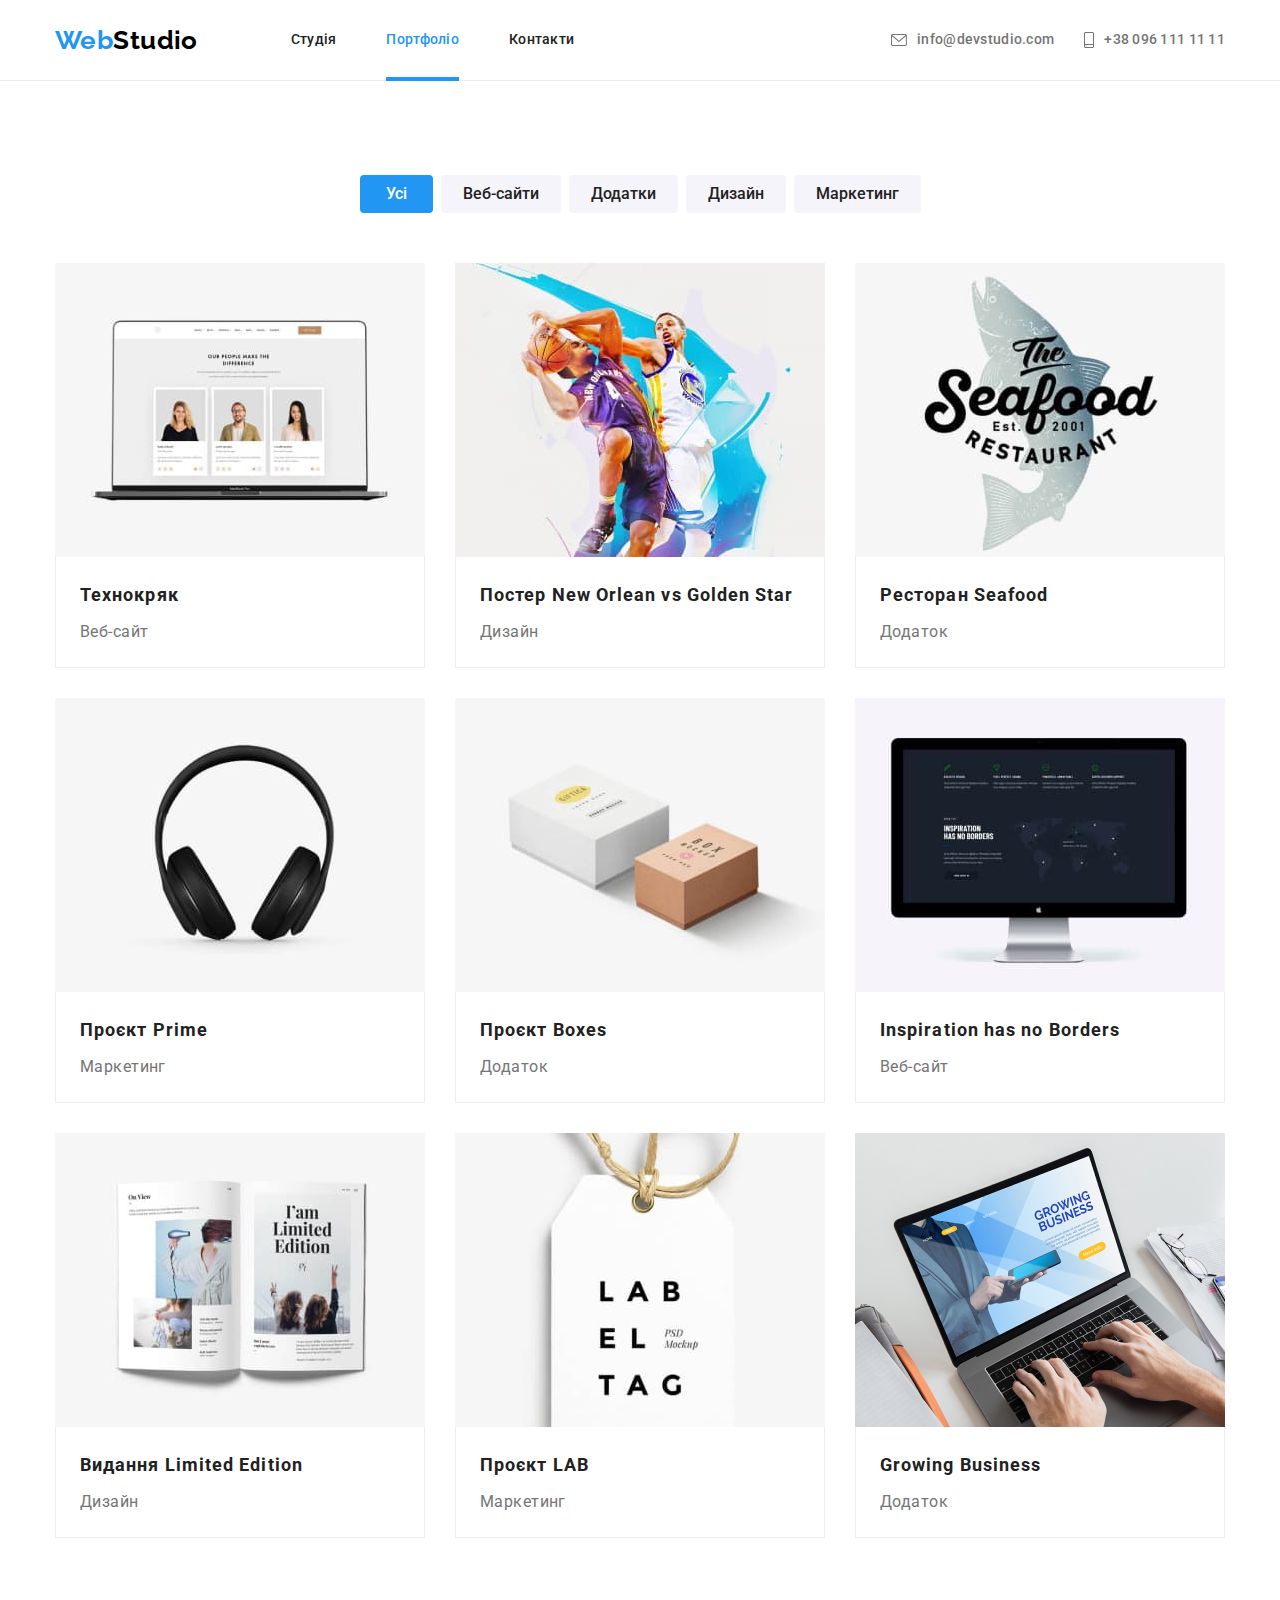
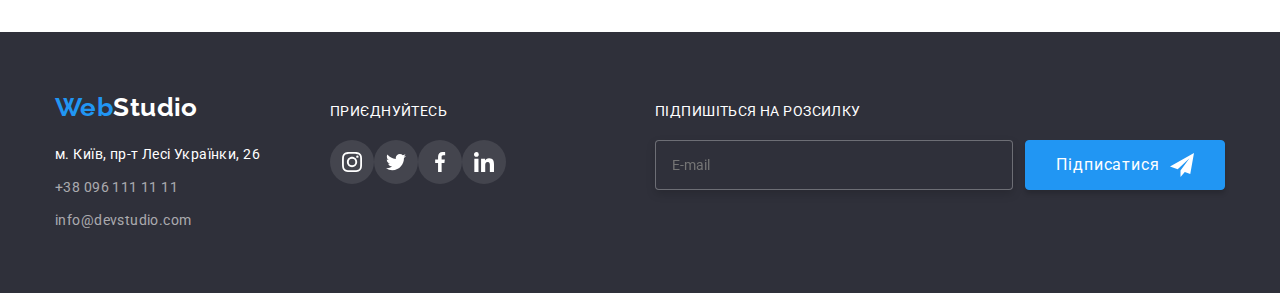
==== portfolio.html @ d83caaf0 "Перенесення Модуля 7" ====
<!DOCTYPE html>
<html lang="uk">
  <head>
    <meta charset="UTF-8" />
    <meta http-equiv="X-UA-Compatible" content="IE=edge" />
    <meta name="viewport" content="width=device-width, initial-scale=1.0" />
    <title>Document</title>
    <link rel="preconnect" href="https://fonts.googleapis.com" />
    <link rel="preconnect" href="https://fonts.gstatic.com" crossorigin />
    <link
      href="https://fonts.googleapis.com/css2?family=Raleway:wght@700&family=Roboto:wght@400;500;700;900&display=swap"
      rel="stylesheet"
    />
    <link
      rel="stylesheet"
      href="https://cdnjs.cloudflare.com/ajax/libs/modern-normalize/1.0.0/modern-normalize.min.css"
    />
    <link rel="stylesheet" href="./css/main.min.css">
    <!--<link rel="stylesheet" href="./css/styles.css" />-->
  </head>

  <body>
    <!--Шапка-->
    <header class="site-header">
      <div class="container main-nav">
        <nav class="main-nav">
          <a lang="en" href="./index.html" class="logo">
            <span class="logo--accent">Web</span>Studio
          </a>
          <ul class="main-nav__list">
            <li class="main-nav__item"><a href="./index.html" class="main-nav__link">Студія</a></li>
            <li class="main-nav__item"><a href="" class="main-nav__link main-nav__link--current">Портфоліо</a></li>
            <li class="main-nav__item"><a href="" class="main-nav__link">Контакти</a></li>
          </ul>
        </nav>
        <ul class="contacts-list">
          <li class="contacts-list__item">
            <a href="mailto:info@devstudio.com" class="contacts-list__link"><svg class="contacts-list__icon" width="16"
                height="12">
                <use href="./images/icons.svg#icon-envelope"></use>
              </svg>info@devstudio.com</a>
          </li>
          <li class="contacts-list__item">
            <a href="tel:+380961111111" class="contacts-list__link">
              <svg class="contacts-list__icon" width="10" height="16">
                <use href="./images/icons.svg#icon-smartphone "></use>
              </svg>+38 096 111 11 11</a>
          </li>
        </ul>
      </div>
    </header>
    <main>
      <!--Наші проекти-->
      <section class="works section">
        <div class="container">
          <h1 class="visually-hidden">Наші проекти</h1>
          <!--Кнопки з посиланнями-->
          <ul class="button-projects">
            <li class="button-one"><button type="button" class="button second">Усі</button></li>
            <li class="button-one"><button type="button" class="button">Веб-сайти</button></li>
            <li class="button-one"><button type="button" class="button">Додатки</button></li>
            <li class="button-one"><button type="button" class="button">Дизайн</button></li>
            <li class="button-one"><button type="button" class="button">Маркетинг</button></li>
          </ul>
          <!--Перелік проектів-->
          <ul class="project-card">
            <li class="block">
              <a href="" class="block-link">
                <div class="card-set">
                  <img
                    src="./images/tehnokryak.jpg"
                    alt="Фото веб-сайту Технокряк"
                    width="370"
                    class="card-image"
                  />
                  <div class="set">
                    <p class="set-description">
                      Ресурс пропонує комплексні пропозиції з різним рівнем функціоналу та сервісів.
                      Все це дозволить відвідувачу отримати вичерпні відомості про компанію чи
                      приватну особу.
                    </p>
                  </div>
                </div>
                <div class="info-block">
                  <h2 class="info-title">Технокряк</h2>
                  <p class="info-description">Веб-сайт</p>
                </div>
              </a>
            </li>
            <li class="block">
              <a href="" class="block-link">
                <div class="card-set">
                  <img
                    src="./images/poster-new-orlean.jpg"
                    alt="Фото дизайну постеру New Orlean vs Golden Star"
                    width="370"
                    class="card-image"
                  />
                  <div class="set">
                    <p class="set-description">
                      Ресурс пропонує комплексні пропозиції з різним рівнем функціоналу та сервісів.
                      Все це дозволить відвідувачу отримати вичерпні відомості про компанію чи
                      приватну особу.
                    </p>
                  </div>
                </div>
                <div class="info-block">
                  <h2 class="info-title">
                    Постер <span lang="en">New Orlean vs Golden Star</span>
                  </h2>
                  <p class="info-description">Дизайн</p>
                </div>
              </a>
            </li>
            <li class="block">
              <a href="" class="block-link">
                <div class="card-set">
                  <img
                    src="./images/restorant-seafood.jpg"
                    alt="Фото додатку для Ресторану Seafood"
                    width="370"
                    class="card-image"
                  />
                  <div class="set">
                    <p class="set-description">
                      Ресурс пропонує комплексні пропозиції з різним рівнем функціоналу та сервісів.
                      Все це дозволить відвідувачу отримати вичерпні відомості про компанію чи
                      приватну особу.
                    </p>
                  </div>
                </div>
                <div class="info-block">
                  <h2 class="info-title">Ресторан <span lang="en">Seafood</span></h2>
                  <p class="info-description">Додаток</p>
                </div>
              </a>
            </li>
            <li class="block">
              <a href="" class="block-link">
                <div class="card-set">
                  <img
                    src="./images/project-prime.jpg"
                    alt="Фото маркетингового проєкту Prime"
                    width="370"
                    class="card-image"
                  />
                  <div class="set">
                    <p class="set-description">
                      Ресурс пропонує комплексні пропозиції з різним рівнем функціоналу та сервісів.
                      Все це дозволить відвідувачу отримати вичерпні відомості про компанію чи
                      приватну особу.
                    </p>
                  </div>
                </div>
                <div class="info-block">
                  <h2 class="info-title">Проєкт <span lang="en">Prime</span></h2>
                  <p class="info-description">Маркетинг</p>
                </div>
              </a>
            </li>
            <li class="block">
              <a href="" class="block-link">
                <div class="card-set">
                  <img
                    src="./images/project-boxes.jpg"
                    alt="Фото додатку проєкту Boxes"
                    width="370"
                    class="card-image"
                  />
                  <div class="set">
                    <p class="set-description">
                      Ресурс пропонує комплексні пропозиції з різним рівнем функціоналу та сервісів.
                      Все це дозволить відвідувачу отримати вичерпні відомості про компанію чи
                      приватну особу.
                    </p>
                  </div>
                </div>
                <div class="info-block">
                  <h2 class="info-title">Проєкт <span lang="en">Boxes</span></h2>
                  <p class="info-description">Додаток</p>
                </div>
              </a>
            </li>
            <li class="block">
              <a href="" class="block-link">
                <div class="card-set">
                  <img
                    src="./images/inspiration-has-no-borders.jpg"
                    alt="Фото веб-сайту Inspiration has no Borders"
                    width="370"
                    class="card-image"
                  />
                  <div class="set">
                    <p class="set-description">
                      Ресурс пропонує комплексні пропозиції з різним рівнем функціоналу та сервісів.
                      Все це дозволить відвідувачу отримати вичерпні відомості про компанію чи
                      приватну особу.
                    </p>
                  </div>
                </div>
                <div class="info-block">
                  <h2 class="info-title" lang="en">Inspiration has no Borders</h2>
                  <p class="info-description">Веб-сайт</p>
                </div>
              </a>
            </li>
            <li class="block">
              <a href="" class="block-link">
                <div class="card-set">
                  <img
                    src="./images/limited-edition.jpg"
                    alt="Фото дизайну видання Limited Edition"
                    width="370"
                    class="card-image"
                  />
                  <div class="set">
                    <p class="set-description">
                      Ресурс пропонує комплексні пропозиції з різним рівнем функціоналу та сервісів.
                      Все це дозволить відвідувачу отримати вичерпні відомості про компанію чи
                      приватну особу.
                    </p>
                  </div>
                </div>
                <div class="info-block">
                  <h2 class="info-title">Видання <span lang="en">Limited Edition</span></h2>
                  <p class="info-description">Дизайн</p>
                </div>
              </a>
            </li>
            <li class="block">
              <a href="" class="block-link">
                <div class="card-set">
                  <img
                    src="./images/project-lab.jpg"
                    alt="Фото маркетингового проєкту LAB"
                    width="370"
                    class="card-image"
                  />
                  <div class="set">
                    <p class="set-description">
                      Ресурс пропонує комплексні пропозиції з різним рівнем функціоналу та сервісів.
                      Все це дозволить відвідувачу отримати вичерпні відомості про компанію чи
                      приватну особу.
                    </p>
                  </div>
                </div>
                <div class="info-block">
                  <h2 class="info-title">Проєкт <span lang="en">LAB</span></h2>
                  <p class="info-description">Маркетинг</p>
                </div>
              </a>
            </li>
            <li class="block">
              <a href="" class="block-link">
                <div class="card-set">
                  <img
                    src="./images/growing-business.jpg"
                    alt="Фото додатку проєкту Growing Business"
                    width="370"
                    class="card-image"
                  />
                  <div class="set">
                    <p class="set-description">
                      Ресурс пропонує комплексні пропозиції з різним рівнем функціоналу та сервісів.
                      Все це дозволить відвідувачу отримати вичерпні відомості про компанію чи
                      приватну особу.
                    </p>
                  </div>
                </div>
                <div class="info-block">
                  <h2 class="info-title" lang="en">Growing Business</h2>
                  <p class="info-description">Додаток</p>
                </div>
              </a>
            </li>
          </ul>
        </div>
      </section>
    </main>
    <!--Футер-->
    <footer class="footer">
      <div class="footer-site container">
        <div class="navigation">
          <a lang="en" href="./index.html" class="footer-logo">
            <span class="logo--accent">Web</span>Studio
          </a>
          <address>
            <ul class="contact">
              <li class="contacts-item">
                <a href="https://goo.gl/maps/BBBDbE12WqsnVFgC6" target="_blank" rel="noopener noreferrer nofollow"
                  class="location second">м. Київ, пр-т Лесі Українки, 26</a>
              </li>
              <li class="contacts-item">
                <a href="tel:+380961111111" class="phone second">+38 096 111 11 11</a>
              </li>
              <li class="contacts-item">
                <a href="mailto:info@devstudio.com" class="e-mail second">info@devstudio.com</a>
              </li>
            </ul>
          </address>
        </div>
        <div class="site-footer__social-links">
          <p class="site-footer__heading">Приєднуйтесь</p>
          <ul class="site-footer__social-list social-links">
            <li class="social-links__item">
              <a href="" class="site-footer__social-link social-links__link">
                <svg class="social-links__icon" height="20" width="20">
                  <use href="./images/icons.svg#icon-instagram"></use>
                </svg>
              </a>
            </li>
            <li class="social-links__item">
              <a href="" class="site-footer__social-link social-links__link">
                <svg class="social-links__icon" height="20" width="20">
                  <use href="./images/icons.svg#icon-twitter"></use>
                </svg>
              </a>
            </li>
            <li class="social-links__item">
              <a href="" class="site-footer__social-link social-links__link">
                <svg class="social-links__icon" height="20" width="20">
                  <use href="./images/icons.svg#icon-facebook"></use>
                </svg>
              </a>
            </li>
            <li class="social-links__item">
              <a href="" class="site-footer__social-link social-links__link">
                <svg class="social-links__icon" height="20" width="20">
                  <use href="./images/icons.svg#icon-linkedin"></use>
                </svg>
              </a>
            </li>
          </ul>
        </div>
        <div class="subscribe">
          <p class="subscribe__title">Підпишіться на розсилку</p>
          <form class="button-div">
            <input type="text" placeholder="E-mail" class="subscribe__input" />
            <button type="submit" class="subscribe__button">
              Підписатися
              <svg class="svg-send__icon-send" height="24" width="24">
                <use href="./images/sprite.svg#icon-send"></use>
              </svg>
            </button>
          </form>
        </div>
      </div>
    </footer>
    <script src="./js/modal.js"></script>
  </body>
</html>
---- css/main.min.css ----
body{color:#757575;background-color:#fff;font-family:Roboto,sans-serif;font-size:14px;letter-spacing:.03em}p,h1,h2,h3,h4,h5,h6{margin:0}ul{margin:0;padding:0;list-style:none}button{cursor:pointer;font-family:inherit}img{display:block}a{text-decoration:none;color:currentColor}.section{padding:94px 0px}.container{margin-left:auto;margin-right:auto;padding-left:15px;padding-right:15px;width:1200px}.site-header{border-bottom:1px solid #ececec}.contacts-list__icon{margin-right:10px;fill:currentColor}.contacts-list__item{padding-top:32px;padding-bottom:32px}.contacts-list__item:first-child{margin-right:30px}.logo{color:#000;font-family:Raleway,sans-serif;font-weight:700;font-size:26px;line-height:1.19}.logo--accent{color:#2196f3}.main-nav{display:flex;align-items:center}.main-nav__link{display:block;padding-top:32px;padding-bottom:32px;color:#212121;letter-spacing:.02em;font-weight:500;line-height:1.14;position:relative;transition-property:color;transition-duration:250ms;transition-timing-function:cubic-bezier(0.42, 0, 0.58, 1)}.main-nav__link:hover,.main-nav__link:focus{color:#2196f3}.main-nav__list{display:flex;margin-left:93px}.main-nav__item{margin-right:50px}.main-nav__item:last-child{margin-right:0px}.main-nav__link::after{content:" ";display:block;width:100%;height:4px;background-color:#2196f3;position:absolute;left:0;bottom:-1px;opacity:0}.main-nav__link--current{color:#2196f3}.main-nav__link--current::after{opacity:1}.contacts-list__link{color:#757575;letter-spacing:.02em;font-weight:500;line-height:1.14;display:flex;align-items:center;transition:color 250ms cubic-bezier(0.4, 0, 0.2, 1)}.contacts-list__link:hover,.contacts-list__link:focus{color:#2196f3}.contacts-list{display:flex;margin-left:auto}.hero{background-color:#2f303a;padding-top:200px;padding-bottom:200px;text-align:center;max-width:1600px;margin-left:auto;margin-right:auto;background-image:linear-gradient(to right, rgba(47, 48, 58, 0.4), rgba(47, 48, 58, 0.4)),url("../images/main-img.jpg");background-repeat:no-repeat;background-position:center;background-size:cover}.hero__title{color:#fff;letter-spacing:.06em;font-weight:900;font-size:44px;line-height:1.36;text-transform:uppercase}.backdrop{position:fixed;width:100%;height:100%;background-color:rgba(0,0,0,.2);top:0;left:0;opacity:1;transition:opacity 250ms cubic-bezier(0.42, 0, 0.58, 1)}.modal{position:absolute;top:50%;left:50%;min-width:528px;min-height:581px;background-color:#fff;transform:translate(-50%, -50%) scale(1);transition:transform 250ms cubic-bezier(0.42, 0, 0.58, 1);box-shadow:0px 1px 3px rgba(0,0,0,.12),0px 1px 1px rgba(0,0,0,.14),0px 2px 1px rgba(0,0,0,.2);border-radius:4px;z-index:5;transform:translate(-50%, -50%);padding:40px 39px 40px 41px}.backdrop.is-hidden{visibility:hidden;opacity:0;pointer-events:none}.backdrop.is-hidden .modal{transform:translate(-50%, -50%) scale(1.1)}.modal .button-close{position:absolute;top:8px;right:8px;width:30px;height:30px;padding:0;border:1px solid rgba(0,0,0,.1);background-color:#fff;border-radius:50%;display:flex;align-items:center;justify-content:center}.modal .button-close:hover,.modal .button-close:focus{fill:#2196f3}.wrap{width:100%;height:auto;fill:inherit}.form-title{font-weight:700;font-size:20px;line-height:1.15;text-align:center;letter-spacing:.03em;color:#212121;margin-bottom:12px}.form-label{font-size:12px;line-height:1.16;letter-spacing:.01em;color:#757575;display:block;text-align:left;margin-bottom:4px}.input-wrap{position:relative;margin-bottom:10px}.input-wrap:last-of-type{margin-bottom:20px}.modal-form .icon{position:absolute;top:50%;left:12px;transform:translateY(-50%);fill:#212121;transition:fill 250ms cubic-bezier(0.4, 0, 0.2, 1);pointer-events:none}.modal-input:focus+.icon{fill:#2196f3}.modal-input{width:100%;height:40px;border:1px solid rgba(33,33,33,.2);font-size:12px;line-height:1.16;letter-spacing:.01em;border-radius:4px;padding-left:42px;outline:rgba(0,0,0,0);transition:border-color 250ms cubic-bezier(0.4, 0, 0.2, 1)}.modal-input:focus{border-color:#2196f3}.order .input-wrap:not(:last-child){margin-bottom:10px}.button-send{display:inline-block;border-radius:4px;padding:10px 32px;min-width:200px;border:1px solid rgba(0,0,0,0);color:#fff;background-color:#2196f3;font-weight:700;font-size:16px;line-height:1.87;letter-spacing:.06em;box-shadow:0px 4px 4px rgba(0,0,0,.15)}.form__text{display:block;height:130px;resize:none;padding:12px 16px;color:rgba(117,117,117,.5)}.form__checkbox{position:absolute;width:100%;height:100%;top:0;left:0;opacity:0;z-index:7}.checkbox-wrap{position:absolute;width:100%;height:100%;top:0;left:0;border:2px solid #212121;border-radius:3px;transition:background-color 250ms cubic-bezier(0.4, 0, 0.2, 1)}.form__checkbox:checked~.checkbox-wrap{background-color:#2196f3}.checkbox__text{font-size:14px;line-height:1.71;letter-spacing:.03em;color:#757575}.checkbox__text-blue{color:#2196f3}.form-field-checkbox{display:flex;align-items:center;margin-bottom:30px;justify-content:center}.checkbox{appearance:none;display:block;width:16px;height:15px;margin-right:8px;border:2px solid #212121;border-radius:2px;background-size:0;transition:background-size 250ms cubic-bezier(0.4, 0, 0.2, 1),background-color 250ms cubic-bezier(0.4, 0, 0.2, 1),background-position 250ms cubic-bezier(0.4, 0, 0.2, 1),border 250ms cubic-bezier(0.4, 0, 0.2, 1)}.checkbox:checked{border-color:#2196f3;background-color:#2196f3;background-image:url(../images/icon-check.svg);background-size:16px 15px;background-position:center}.checkbox-text{font-size:14px;line-height:1.71;letter-spacing:.03em;color:#757575;user-select:none}.checkbox-link{text-decoration:underline;color:#2196f3}.section-title,.team__title,.benefits__subtitle{color:#212121}.section-title,.team__title,.benefits__title{font-weight:700;font-size:36px;line-height:1.17;text-align:center;margin-bottom:50px}.section-subtitle.second{font-weight:500;font-size:16px;line-height:1.19;text-align:center}.img-box{display:flex;justify-content:center}.img-box .image-first+.image-first{margin-left:30px}.image-first{position:relative}.img-label{display:inline-flex;justify-content:center;align-items:center;width:100%;height:70px;color:#fff;font-weight:bold;font-size:14px;line-height:1.14;text-align:center;text-transform:uppercase;background-color:rgba(47,48,58,.8);position:absolute;bottom:0;right:50%;transform:translate(50%)}.benefits__subtitle{font-size:14px;line-height:1.14;text-transform:uppercase;margin-bottom:10px}.section-subtitle.second{font-weight:500;font-size:16px;line-height:1.19;text-align:center}.benefits{padding-bottom:0px}.benefits__list{display:flex;gap:30px}.benefits__item{width:270px}.benefits__item:not(:last-child()){margin-right:30px}.benefits__inner{display:flex;align-items:center;justify-content:center;width:270px;height:120px;border-radius:4px;background-color:#f5f4fa;margin-bottom:30px}.benefits__title--hidden{position:absolute;white-space:nowrap;width:1px;height:1px;overflow:hidden;border:0;padding:0;clip:rect(0 0 0 0);clip-path:inset(50%);margin:-1px}.benefits__text{line-height:1.71}.team{background-color:#f5f4fa}.team__list{display:flex}.team__item{flex-basis:calc(33.3333333333% - 30px)}.team__item:not(:first-child){margin-left:30px}.team__item{background-color:#fff;border-radius:0px 0px 4px 4px}.team-card{color:#212121;text-align:center;padding:30px 24px;box-shadow:0px 1px 3px rgba(0,0,0,.12),0px 1px 1px rgba(0,0,0,.14),0px 2px 1px rgba(0,0,0,.2)}.team-card__specialty{color:#757575;font-size:16px;line-height:1.19;text-align:center;margin-top:10px}.social-links{margin-top:16px;align-items:center;display:flex;justify-content:center}.social-links:not(:last-child){margin-right:10px}.social-links__link{display:flex;height:44px;width:44px;border-radius:50%;color:#afb1b8;align-items:center;justify-content:center;transition:color 250ms cubic-bezier(0.4, 0, 0.2, 1),background-color 250ms cubic-bezier(0.4, 0, 0.2, 1)}.social-links__link:hover,.social-links__link:focus{color:#fff;background-color:#2196f3}.social-links__icon{--color1: currentColor}.customers-title{color:#212121;font-weight:bold;font-size:36px;line-height:1.17;text-align:center;margin-bottom:50px}.customers-list{display:flex;justify-content:space-between}.customer{margin-left:30px}.customer:first-child{margin-left:0}.customer-link{display:flex;align-items:center;justify-content:center;width:170px;height:90px;color:#afb1b8;border:1px solid #afb1b8;border-radius:4px;transition:color 250ms cubic-bezier(0.4, 0, 0.2, 1),border 250ms cubic-bezier(0.4, 0, 0.2, 1)}.customer-link:hover,.customer-link:focus{color:#2196f3;border:1px solid #2196f3}.customer-icon{--color1: currentColor}.info-title{letter-spacing:.06em;font-weight:700;font-size:18px;line-height:2;text-align:inherit;margin-bottom:4px;color:#212121}.visually-hidden{position:absolute;white-space:nowrap;width:1px;height:1px;overflow:hidden;border:0;padding:0;clip:rect(0 0 0 0);clip-path:inset(50%);margin:-1px}.project-card{margin-top:50px;display:flex;flex-wrap:wrap}.block{width:370px;margin-right:30px;margin-bottom:30px}.block:hover{box-shadow:0px 1px 1px rgba(0,0,0,.12),0px 4px 4px rgba(0,0,0,.06),1px 4px 6px rgba(0,0,0,.16)}.block:nth-child(3n){margin-right:0px}.block:nth-last-child(-n+3){margin-bottom:0px}.info-block{padding-top:20px;padding-bottom:20px;padding-left:24px;padding-right:24px;border:1px solid #eee;border-top:none}.block-link{display:block;transition:box-shadow 250ms cubic-bezier(0.42, 0, 0.58, 1)}.block-link:hover{box-shadow:1px 4px 6px rgba(0,0,0,.16),0px 4px 4px rgba(0,0,0,.06),0px 1px 1px rgba(0,0,0,.12)}.block-link:hover .set,.block-link:focus .set{transform:translateY(0)}.set{position:absolute;bottom:0px;left:0px;width:100%;height:100%;background-color:rgba(33,150,243,.9);transform:translateY(101%);transition:transform 250ms cubic-bezier(0.42, 0, 0.58, 1)}.card-set{position:relative;overflow:hidden}.set-description{color:#fff;padding:63px 24px;font-size:18px;line-height:1.56}.info-set{padding:20px 24px;border:1px solid #eee}.info-description{font-size:16px;line-height:1.88}.button{color:#212121;background-color:#f5f4fa;font-weight:500;font-size:16px;line-height:1.62;text-align:center;border:none;border-radius:4px;min-width:73px;padding:6px 22px;transition-property:color,background-color,box-shadow;transition-duration:250ms;transition-timing-function:cubic-bezier(0.42, 0, 0.58, 1)}.button:hover,.button:focus{color:#fff;background-color:#2196f3;box-shadow:0px 3px 1px rgba(0,0,0,.1),0px 1px 2px rgba(0,0,0,.08),0px 2px 2px rgba(0,0,0,.12)}.hero__button{display:inline-block;color:#fff;background-color:#2196f3;letter-spacing:.06em;font-weight:700;font-size:16px;line-height:1.88;min-width:216px;cursor:pointer;margin-top:30px;padding:10px 32px;border:0 solid rgba(0,0,0,0);border-radius:4px;box-shadow:0px 4px 4px rgba(0,0,0,.15);transition-property:background-color;transition-duration:250ms;transition-timing-function:cubic-bezier(0.42, 0, 0.58, 1)}.hero__button:hover,.hero__button:focus{background-color:#188ce8}.button.second{color:#fff;background-color:#2196f3}.button-projects{display:flex;justify-content:center}.button-projects .button-one+.button-one{margin-left:8px}.footer{padding:60px 0px;background-color:#2f303a}.footer-site{display:flex;align-items:baseline}.footer.navigation{width:231px}.footer-logo{display:block;color:#fff;margin-bottom:20px;font-family:Raleway,sans-serif;font-weight:700;font-size:26px;line-height:1.19}.contacts-item{margin-bottom:9px}.contacts-item:last-child{margin-bottom:0px}.location.second{line-height:1.71;font-style:normal;color:#fff}.location.second:hover,.location.second:focus{color:#2196f3}.phone.second,.e-mail.second{line-height:1.71;font-style:normal;color:rgba(255,255,255,.6)}.phone.second:hover,.phone.second:focus,.e-mail.second:hover,.e-mail.second:focus{color:#2196f3}.site-footer__social-links{margin-left:70px}.footer-title{font-weight:700;line-height:1.14;text-transform:uppercase;color:#fff}.site-footer__social-list{margin-top:20px}.site-footer__social-link{color:#fff;background-color:rgba(255,255,255,.1)}.subscribe__button{display:flex;justify-content:center;align-items:center;width:200px;height:50px;background-color:#2196f3;color:#fff;border-radius:4px;margin-left:12px;border:1px solid #2196f3;box-shadow:0px 4px 4px rgba(0,0,0,.15);font-weight:700px;font-size:16px;line-height:1.88;letter-spacing:.06em}.subscribe{margin-left:auto}.subscribe__title,.site-footer__heading{color:#fff;font-weight:700px;line-height:1.14;margin-bottom:20px;text-transform:uppercase}.subscribe__input{width:358px;height:50px;background-color:#2f303a;border:1px solid rgba(255,255,255,.3);border-radius:4px;padding:15px 16px;filter:drop-shadow(0px 4px 4px rgba(0, 0, 0, 0.15))}.subscribe__button--icon::after{content:"";width:20px;height:20px;background-image:url(../images/icon-send.svg);background-size:contain;margin-left:10px}.button-div{display:flex;align-items:center}.svg-send__icon-send{fill:#fff;margin-left:10px}/*# sourceMappingURL=main.min.css.map */
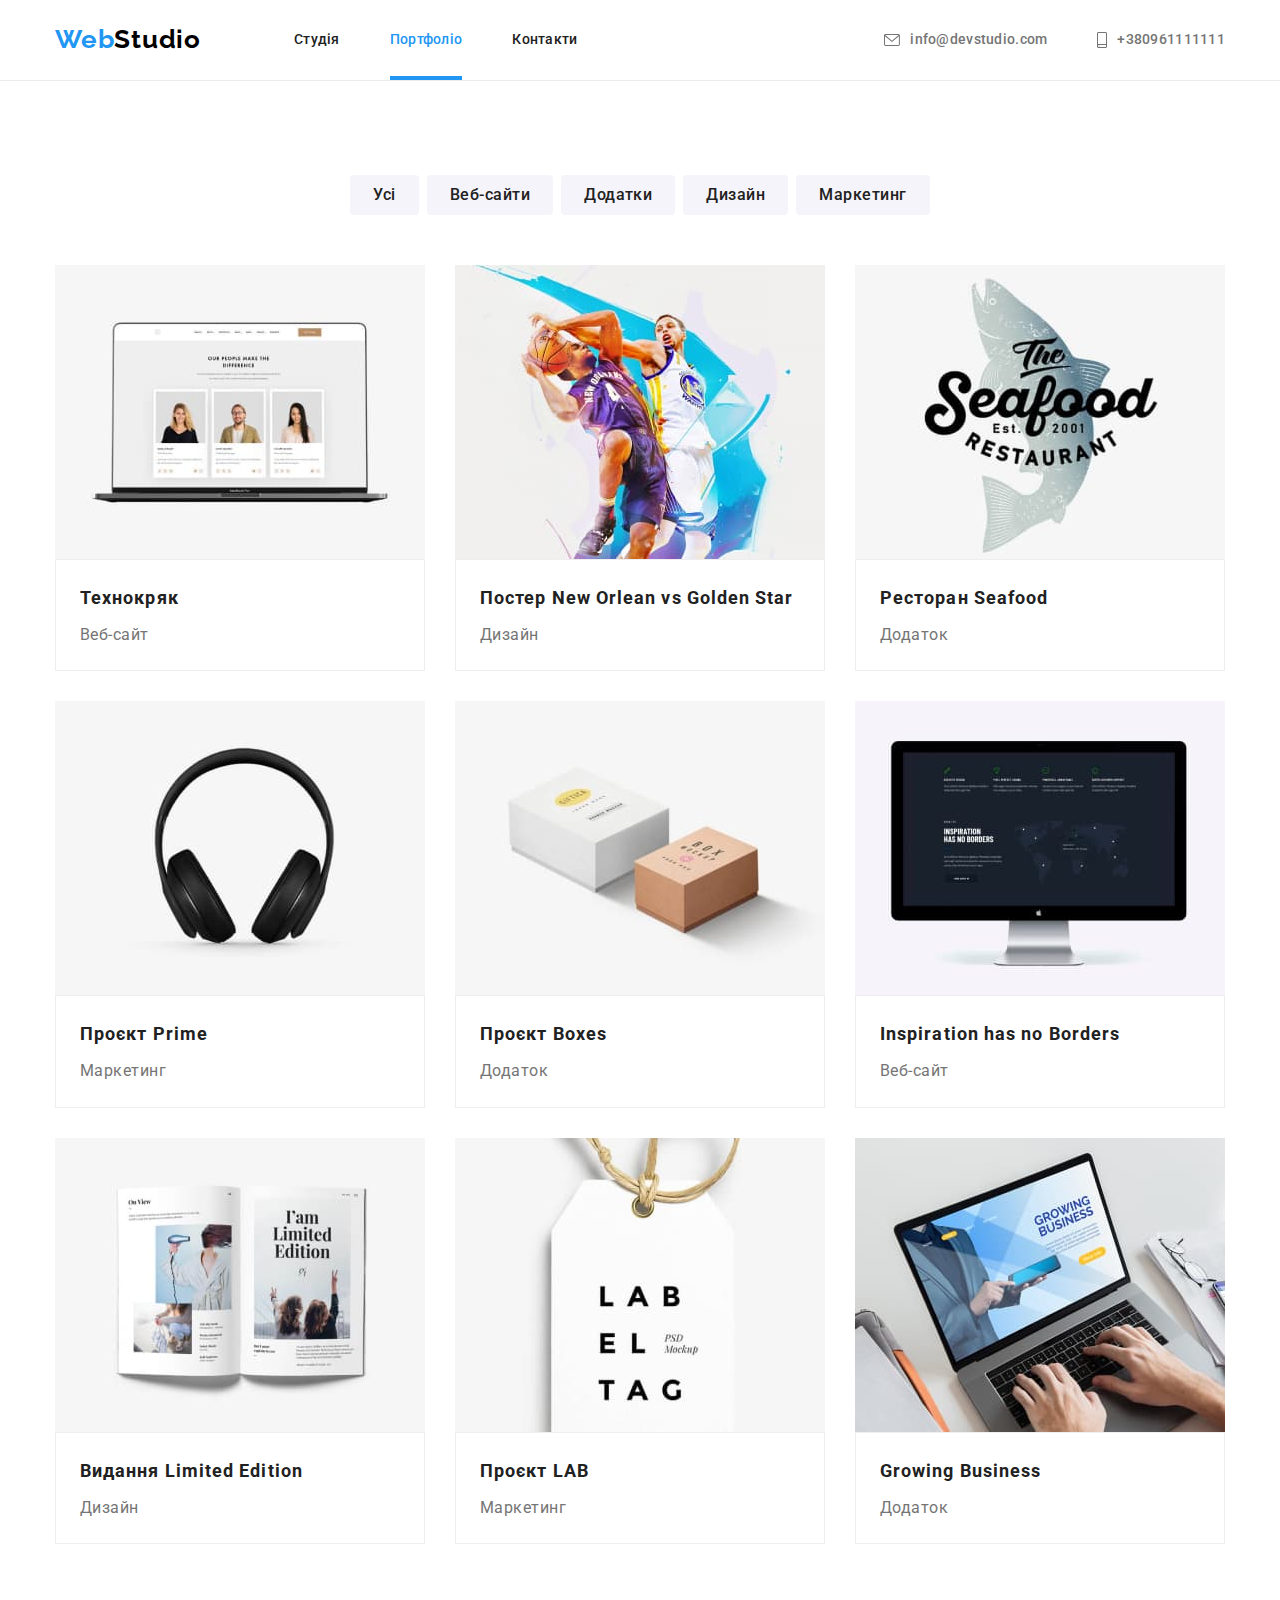
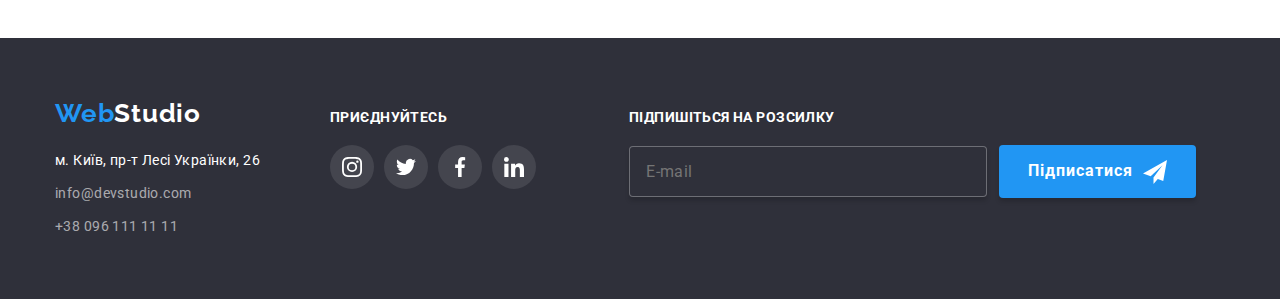
==== commit 0982d9a9: "Update" ====
--- a/portfolio.html
+++ b/portfolio.html
@@ -13,263 +13,244 @@
     />
     <link
       rel="stylesheet"
-      href="https://cdnjs.cloudflare.com/ajax/libs/modern-normalize/1.0.0/modern-normalize.min.css"
+      href="https://cdnjs.cloudflare.com/ajax/libs/modern-normalize/1.1.0/modern-normalize.min.css"
     />
-    <link rel="stylesheet" href="./css/main.min.css">
-    <!--<link rel="stylesheet" href="./css/styles.css" />-->
+    <link rel="stylesheet" href="./css/main.min.css" />
   </head>
-
   <body>
-    <!--Шапка-->
-    <header class="site-header">
-      <div class="container main-nav">
-        <nav class="main-nav">
-          <a lang="en" href="./index.html" class="logo">
-            <span class="logo--accent">Web</span>Studio
-          </a>
-          <ul class="main-nav__list">
-            <li class="main-nav__item"><a href="./index.html" class="main-nav__link">Студія</a></li>
-            <li class="main-nav__item"><a href="" class="main-nav__link main-nav__link--current">Портфоліо</a></li>
-            <li class="main-nav__item"><a href="" class="main-nav__link">Контакти</a></li>
+    <header class="page-header">
+      <div class="container header">
+        <a class="logo" href="./index.html"><span class="logo__accent">Web</span>Studio</a>
+        <nav class="nav-menu">
+          
+          <ul class="nav-menu__list">
+            <li class="nav-menu__item">
+              <a class="nav-menu__link" href="./index.html">Студія</a>
+            </li>
+            <li class="nav-menu__item">
+              <a class="nav-menu__link nav-menu__link--current" href="">Портфоліо</a>
+            </li>
+            <li class="nav-menu__item">
+              <a class="nav-menu__link" href="">Контакти</a>
+            </li>
           </ul>
         </nav>
-        <ul class="contacts-list">
-          <li class="contacts-list__item">
-            <a href="mailto:info@devstudio.com" class="contacts-list__link"><svg class="contacts-list__icon" width="16"
-                height="12">
+        <ul class="nav-menu__list">
+          <li class="nav-menu__item" aria-label="Mail">
+            <a class="nav-menu__link link-contact" href="mailto:info@devstudio.com">
+              <svg class="nav-menu__icon" width="16px" height="12px">
                 <use href="./images/icons.svg#icon-envelope"></use>
-              </svg>info@devstudio.com</a>
+              </svg>
+              info@devstudio.com</a
+            >
           </li>
-          <li class="contacts-list__item">
-            <a href="tel:+380961111111" class="contacts-list__link">
-              <svg class="contacts-list__icon" width="10" height="16">
-                <use href="./images/icons.svg#icon-smartphone "></use>
-              </svg>+38 096 111 11 11</a>
+          <li class="nav-menu__item" aria-label="Phone">
+            <a class="nav-menu__link link-contact" href="tel:+380961111111">
+              <svg class="nav-menu__icon" width="10px" height="16px">
+                <use href="./images/icons.svg#icon-smartphone"></use>
+              </svg>
+              +380961111111</a
+            >
           </li>
         </ul>
       </div>
     </header>
     <main>
-      <!--Наші проекти-->
-      <section class="works section">
+      <section class="section">
         <div class="container">
-          <h1 class="visually-hidden">Наші проекти</h1>
-          <!--Кнопки з посиланнями-->
-          <ul class="button-projects">
-            <li class="button-one"><button type="button" class="button second">Усі</button></li>
-            <li class="button-one"><button type="button" class="button">Веб-сайти</button></li>
-            <li class="button-one"><button type="button" class="button">Додатки</button></li>
-            <li class="button-one"><button type="button" class="button">Дизайн</button></li>
-            <li class="button-one"><button type="button" class="button">Маркетинг</button></li>
+          <h1 class="visually-hidden">Наші роботи</h1>
+          <ul class="portfolio-list">
+            <li class="portfolio-list__item"><button type="button" class="portfolio-list__button">Усі</button></li>
+            <li class="portfolio-list__item"><button type="button" class="portfolio-list__button">Веб-сайти</button></li>
+            <li class="portfolio-list__item"><button type="button" class="portfolio-list__button">Додатки</button></li>
+            <li class="portfolio-list__item"><button type="button" class="portfolio-list__button">Дизайн</button></li>
+            <li class="portfolio-list__item"><button type="button" class="portfolio-list__button">Маркетинг</button></li>
           </ul>
-          <!--Перелік проектів-->
-          <ul class="project-card">
-            <li class="block">
-              <a href="" class="block-link">
-                <div class="card-set">
-                  <img
-                    src="./images/tehnokryak.jpg"
-                    alt="Фото веб-сайту Технокряк"
-                    width="370"
-                    class="card-image"
-                  />
-                  <div class="set">
-                    <p class="set-description">
-                      Ресурс пропонує комплексні пропозиції з різним рівнем функціоналу та сервісів.
-                      Все це дозволить відвідувачу отримати вичерпні відомості про компанію чи
-                      приватну особу.
-                    </p>
-                  </div>
-                </div>
-                <div class="info-block">
-                  <h2 class="info-title">Технокряк</h2>
-                  <p class="info-description">Веб-сайт</p>
-                </div>
-              </a>
-            </li>
-            <li class="block">
-              <a href="" class="block-link">
-                <div class="card-set">
-                  <img
-                    src="./images/poster-new-orlean.jpg"
-                    alt="Фото дизайну постеру New Orlean vs Golden Star"
-                    width="370"
-                    class="card-image"
-                  />
-                  <div class="set">
-                    <p class="set-description">
-                      Ресурс пропонує комплексні пропозиції з різним рівнем функціоналу та сервісів.
-                      Все це дозволить відвідувачу отримати вичерпні відомості про компанію чи
-                      приватну особу.
-                    </p>
-                  </div>
-                </div>
-                <div class="info-block">
-                  <h2 class="info-title">
-                    Постер <span lang="en">New Orlean vs Golden Star</span>
-                  </h2>
-                  <p class="info-description">Дизайн</p>
-                </div>
-              </a>
-            </li>
-            <li class="block">
-              <a href="" class="block-link">
-                <div class="card-set">
-                  <img
-                    src="./images/restorant-seafood.jpg"
-                    alt="Фото додатку для Ресторану Seafood"
-                    width="370"
-                    class="card-image"
-                  />
-                  <div class="set">
-                    <p class="set-description">
-                      Ресурс пропонує комплексні пропозиції з різним рівнем функціоналу та сервісів.
-                      Все це дозволить відвідувачу отримати вичерпні відомості про компанію чи
-                      приватну особу.
-                    </p>
-                  </div>
-                </div>
-                <div class="info-block">
-                  <h2 class="info-title">Ресторан <span lang="en">Seafood</span></h2>
-                  <p class="info-description">Додаток</p>
-                </div>
-              </a>
-            </li>
-            <li class="block">
-              <a href="" class="block-link">
-                <div class="card-set">
-                  <img
-                    src="./images/project-prime.jpg"
-                    alt="Фото маркетингового проєкту Prime"
-                    width="370"
-                    class="card-image"
-                  />
-                  <div class="set">
-                    <p class="set-description">
-                      Ресурс пропонує комплексні пропозиції з різним рівнем функціоналу та сервісів.
-                      Все це дозволить відвідувачу отримати вичерпні відомості про компанію чи
-                      приватну особу.
-                    </p>
-                  </div>
-                </div>
-                <div class="info-block">
-                  <h2 class="info-title">Проєкт <span lang="en">Prime</span></h2>
-                  <p class="info-description">Маркетинг</p>
-                </div>
-              </a>
-            </li>
-            <li class="block">
-              <a href="" class="block-link">
-                <div class="card-set">
-                  <img
-                    src="./images/project-boxes.jpg"
-                    alt="Фото додатку проєкту Boxes"
-                    width="370"
-                    class="card-image"
-                  />
-                  <div class="set">
-                    <p class="set-description">
-                      Ресурс пропонує комплексні пропозиції з різним рівнем функціоналу та сервісів.
-                      Все це дозволить відвідувачу отримати вичерпні відомості про компанію чи
-                      приватну особу.
-                    </p>
-                  </div>
-                </div>
-                <div class="info-block">
-                  <h2 class="info-title">Проєкт <span lang="en">Boxes</span></h2>
-                  <p class="info-description">Додаток</p>
-                </div>
-              </a>
-            </li>
-            <li class="block">
-              <a href="" class="block-link">
-                <div class="card-set">
-                  <img
-                    src="./images/inspiration-has-no-borders.jpg"
-                    alt="Фото веб-сайту Inspiration has no Borders"
-                    width="370"
-                    class="card-image"
-                  />
-                  <div class="set">
-                    <p class="set-description">
-                      Ресурс пропонує комплексні пропозиції з різним рівнем функціоналу та сервісів.
-                      Все це дозволить відвідувачу отримати вичерпні відомості про компанію чи
-                      приватну особу.
-                    </p>
-                  </div>
-                </div>
-                <div class="info-block">
-                  <h2 class="info-title" lang="en">Inspiration has no Borders</h2>
-                  <p class="info-description">Веб-сайт</p>
-                </div>
-              </a>
-            </li>
-            <li class="block">
-              <a href="" class="block-link">
-                <div class="card-set">
-                  <img
-                    src="./images/limited-edition.jpg"
-                    alt="Фото дизайну видання Limited Edition"
-                    width="370"
-                    class="card-image"
-                  />
-                  <div class="set">
-                    <p class="set-description">
-                      Ресурс пропонує комплексні пропозиції з різним рівнем функціоналу та сервісів.
-                      Все це дозволить відвідувачу отримати вичерпні відомості про компанію чи
-                      приватну особу.
-                    </p>
-                  </div>
-                </div>
-                <div class="info-block">
-                  <h2 class="info-title">Видання <span lang="en">Limited Edition</span></h2>
-                  <p class="info-description">Дизайн</p>
-                </div>
-              </a>
-            </li>
-            <li class="block">
-              <a href="" class="block-link">
-                <div class="card-set">
-                  <img
-                    src="./images/project-lab.jpg"
-                    alt="Фото маркетингового проєкту LAB"
-                    width="370"
-                    class="card-image"
-                  />
-                  <div class="set">
-                    <p class="set-description">
-                      Ресурс пропонує комплексні пропозиції з різним рівнем функціоналу та сервісів.
-                      Все це дозволить відвідувачу отримати вичерпні відомості про компанію чи
-                      приватну особу.
-                    </p>
-                  </div>
-                </div>
-                <div class="info-block">
-                  <h2 class="info-title">Проєкт <span lang="en">LAB</span></h2>
-                  <p class="info-description">Маркетинг</p>
-                </div>
-              </a>
-            </li>
-            <li class="block">
-              <a href="" class="block-link">
-                <div class="card-set">
-                  <img
-                    src="./images/growing-business.jpg"
-                    alt="Фото додатку проєкту Growing Business"
-                    width="370"
-                    class="card-image"
-                  />
-                  <div class="set">
-                    <p class="set-description">
-                      Ресурс пропонує комплексні пропозиції з різним рівнем функціоналу та сервісів.
-                      Все це дозволить відвідувачу отримати вичерпні відомості про компанію чи
-                      приватну особу.
-                    </p>
-                  </div>
-                </div>
-                <div class="info-block">
-                  <h2 class="info-title" lang="en">Growing Business</h2>
-                  <p class="info-description">Додаток</p>
+          <ul class="example-list">
+            <li class="example-list__item">
+              <a href="" class="example-list__link">
+                <div class="card-container">
+                  <img class="card-container__img" src="./images/p1.jpg" alt="Технокряк" width="370" />
+                  <div class="card-container__overlay">
+                    <p class="card-container__text">
+                      Ресурс пропонує комплексні пропозиції з різним рівнем функціоналу та сервісів.
+                      Все це дозволить відвідувачу отримати вичерпні відомості про компанію чи
+                      приватну особу.
+                    </p>
+                  </div>
+                </div>
+                <div class="example-list__border">
+                  <h2 class="example-list__title">Технокряк</h2>
+                  <p class="example-list__text">Веб-сайт</p>
+                </div>
+              </a>
+            </li>
+            <li class="example-list__item">
+              <a href="" class="example-list__link">
+                <div class="card-container">
+                  <img
+                    class="card-container__img"
+                    src="./images/p2.jpg"
+                    alt="Постер New Orlean vs Golden Star"
+                    width="370"
+                  />
+                  <div class="card-container__overlay">
+                    <p class="card-container__text">
+                      Ресурс пропонує комплексні пропозиції з різним рівнем функціоналу та сервісів.
+                      Все це дозволить відвідувачу отримати вичерпні відомості про компанію чи
+                      приватну особу.
+                    </p>
+                  </div>
+                </div>
+                <div class="example-list__border">
+                  <h2 class="example-list__title">Постер New Orlean vs Golden Star</h2>
+                  <p class="example-list__text">Дизайн</p>
+                </div>
+              </a>
+            </li>
+            <li class="example-list__item">
+              <a href="" class="example-list__link">
+                <div class="card-container">
+                  <img
+                    class="card-container__img"
+                    src="./images/p3.jpg"
+                    alt="Ресторан Seafood"
+                    width="370"
+                  />
+                  <div class="card-container__overlay">
+                    <p class="card-container__text">
+                      Ресурс пропонує комплексні пропозиції з різним рівнем функціоналу та сервісів.
+                      Все це дозволить відвідувачу отримати вичерпні відомості про компанію чи
+                      приватну особу.
+                    </p>
+                  </div>
+                </div>
+                <div class="example-list__border">
+                  <h2 class="example-list__title">Ресторан Seafood</h2>
+                  <p class="example-list__text">Додаток</p>
+                </div>
+              </a>
+            </li>
+            <li class="example-list__item">
+              <a href="" class="example-list__link">
+                <div class="card-container">
+                  <img class="card-container__img" src="./images/p4.jpg" alt="Проєкт Prime" width="370" />
+                  <div class="card-container__overlay">
+                    <p class="card-container__text">
+                      Ресурс пропонує комплексні пропозиції з різним рівнем функціоналу та сервісів.
+                      Все це дозволить відвідувачу отримати вичерпні відомості про компанію чи
+                      приватну особу.
+                    </p>
+                  </div>
+                </div>
+                <div class="example-list__border">
+                  <h2 class="example-list__title">Проєкт Prime</h2>
+                  <p class="example-list__text">Маркетинг</p>
+                </div>
+              </a>
+            </li>
+            <li class="example-list__item">
+              <a href="" class="example-list__link">
+                <div class="card-container">
+                  <img class="card-container__img" src="./images/p5.jpg" alt="Проєкт Boxes" width="370" />
+                  <div class="card-container__overlay">
+                    <p class="card-container__text">
+                      Ресурс пропонує комплексні пропозиції з різним рівнем функціоналу та сервісів.
+                      Все це дозволить відвідувачу отримати вичерпні відомості про компанію чи
+                      приватну особу.
+                    </p>
+                  </div>
+                </div>
+                <div class="example-list__border">
+                  <h2 class="example-list__title">Проєкт Boxes</h2>
+                  <p class="example-list__text">Додаток</p>
+                </div>
+              </a>
+            </li>
+            <li class="example-list__item">
+              <a href="" class="example-list__link">
+                <div class="card-container">
+                  <img
+                    class="card-container__img"
+                    src="./images/p6.jpg"
+                    alt="Inspiration has no Borders"
+                    width="370"
+                  />
+                  <div class="card-container__overlay">
+                    <p class="card-container__text">
+                      Ресурс пропонує комплексні пропозиції з різним рівнем функціоналу та сервісів.
+                      Все це дозволить відвідувачу отримати вичерпні відомості про компанію чи
+                      приватну особу.
+                    </p>
+                  </div>
+                </div>
+                <div class="example-list__border">
+                  <h2 class="example-list__title">Inspiration has no Borders</h2>
+                  <p class="example-list__text">Веб-сайт</p>
+                </div>
+              </a>
+            </li>
+            <li class="example-list__item">
+              <a href="" class="example-list__link">
+                <div class="card-container">
+                  <img
+                    class="card-container__img"
+                    src="./images/p7.jpg"
+                    alt="Видання Limited Edition"
+                    width="370"
+                  />
+                  <div class="card-container__overlay">
+                    <p class="card-container__text">
+                      Ресурс пропонує комплексні пропозиції з різним рівнем функціоналу та сервісів.
+                      Все це дозволить відвідувачу отримати вичерпні відомості про компанію чи
+                      приватну особу.
+                    </p>
+                  </div>
+                </div>
+                <div class="example-list__border">
+                  <h2 class="example-list__title">Видання Limited Edition</h2>
+                  <p class="example-list__text">Дизайн</p>
+                </div>
+              </a>
+            </li>
+            <li class="example-list__item">
+              <a href="" class="example-list__link">
+                <div class="card-container">
+                  <img class="card-container__img" src="./images/p8.jpg" alt="Проєкт LAB" width="370" />
+                  <div class="card-container__overlay">
+                    <p class="card-container__text">
+                      Ресурс пропонує комплексні пропозиції з різним рівнем функціоналу та сервісів.
+                      Все це дозволить відвідувачу отримати вичерпні відомості про компанію чи
+                      приватну особу.
+                    </p>
+                  </div>
+                </div>
+                <div class="example-list__border">
+                  <h2 class="example-list__title">Проєкт LAB</h2>
+                  <p class="example-list__text">Маркетинг</p>
+                </div>
+              </a>
+            </li>
+            <li class="example-list__item">
+              <a href="" class="example-list__link">
+                <div class="card-container">
+                  <img
+                    class="card-container__img"
+                    src="./images/p9.jpg"
+                    alt="Growing Business"
+                    width="370"
+                  />
+                  <div class="card-container__overlay">
+                    <p class="card-container__text">
+                      Ресурс пропонує комплексні пропозиції з різним рівнем функціоналу та сервісів.
+                      Все це дозволить відвідувачу отримати вичерпні відомості про компанію чи
+                      приватну особу.
+                    </p>
+                  </div>
+                </div>
+                <div class="example-list__border">
+                  <h2 class="example-list__title">Growing Business</h2>
+                  <p class="example-list__text">Додаток</p>
                 </div>
               </a>
             </li>
@@ -277,75 +258,74 @@
         </div>
       </section>
     </main>
-    <!--Футер-->
-    <footer class="footer">
-      <div class="footer-site container">
-        <div class="navigation">
-          <a lang="en" href="./index.html" class="footer-logo">
-            <span class="logo--accent">Web</span>Studio
-          </a>
+    <footer class="page-footer">
+      <div class="container footer">
+        <div class="footer__contacts">
+          <a class="footer__logo" href="./index.html">Web<span class="footer__logo--accent">Studio</span></a>
           <address>
-            <ul class="contact">
-              <li class="contacts-item">
-                <a href="https://goo.gl/maps/BBBDbE12WqsnVFgC6" target="_blank" rel="noopener noreferrer nofollow"
-                  class="location second">м. Київ, пр-т Лесі Українки, 26</a>
+            <ul class="address">
+              <li class="address__item">
+                <a class="address__link address__link--difference" href="https://goo.gl/maps/CPtrU1FHBa2aNyZL9"
+                  target="_blank" rel="noopener noreferrer">м. Київ, пр-т Лесі Українки, 26</a>
               </li>
-              <li class="contacts-item">
-                <a href="tel:+380961111111" class="phone second">+38 096 111 11 11</a>
+              <li class="address__item">
+                <a class="address__link" href="mailto:info@devstudio.com">info@devstudio.com</a>
               </li>
-              <li class="contacts-item">
-                <a href="mailto:info@devstudio.com" class="e-mail second">info@devstudio.com</a>
+              <li class="address__item">
+                <a class="address__link" href="tel:+380961111111">+38 096 111 11 11</a>
               </li>
             </ul>
           </address>
         </div>
-        <div class="site-footer__social-links">
-          <p class="site-footer__heading">Приєднуйтесь</p>
-          <ul class="site-footer__social-list social-links">
-            <li class="social-links__item">
-              <a href="" class="site-footer__social-link social-links__link">
-                <svg class="social-links__icon" height="20" width="20">
+        <div class="social">
+          <p class="social__title">приєднуйтесь</p>
+          <ul class="social__list">
+            <li class="social__item">
+              <a class="social__link" href="">
+                <svg class="social__icon" width="20px" height="20px">
                   <use href="./images/icons.svg#icon-instagram"></use>
                 </svg>
               </a>
             </li>
-            <li class="social-links__item">
-              <a href="" class="site-footer__social-link social-links__link">
-                <svg class="social-links__icon" height="20" width="20">
+            <li class="social__item">
+              <a class="social__link" href="">
+                <svg class="social__icon" width="20px" height="20px">
                   <use href="./images/icons.svg#icon-twitter"></use>
                 </svg>
               </a>
             </li>
-            <li class="social-links__item">
-              <a href="" class="site-footer__social-link social-links__link">
-                <svg class="social-links__icon" height="20" width="20">
+            <li class="social__item">
+              <a class="social__link" href="">
+                <svg class="social__icon" width="20px" height="20px">
                   <use href="./images/icons.svg#icon-facebook"></use>
                 </svg>
               </a>
             </li>
-            <li class="social-links__item">
-              <a href="" class="site-footer__social-link social-links__link">
-                <svg class="social-links__icon" height="20" width="20">
+            <li class="social__item">
+              <a class="social__link" href="">
+                <svg class="social__icon" width="20px" height="20px">
                   <use href="./images/icons.svg#icon-linkedin"></use>
                 </svg>
               </a>
             </li>
           </ul>
         </div>
-        <div class="subscribe">
-          <p class="subscribe__title">Підпишіться на розсилку</p>
-          <form class="button-div">
-            <input type="text" placeholder="E-mail" class="subscribe__input" />
-            <button type="submit" class="subscribe__button">
-              Підписатися
-              <svg class="svg-send__icon-send" height="24" width="24">
-                <use href="./images/sprite.svg#icon-send"></use>
-              </svg>
-            </button>
+        <div class="join">
+          <p class="join__title">Підпишіться на розсилку</p>
+          <form class="join__form">
+            <label class="join__label">
+              <input type="email" name="mail" class="join__input" placeholder="E-mail">
+            </label>
+            <div class="send-button">
+              <button type="submit" class="send-button__button">Підписатися
+                <svg class="send-button__icon" width="24" height="24">
+                  <use href="./images/icons.svg#icon-send"></use>
+                </svg>
+              </button>
+            </div>
           </form>
         </div>
       </div>
     </footer>
-    <script src="./js/modal.js"></script>
   </body>
 </html>
--- a/css/main.min.css
+++ b/css/main.min.css
@@ -1 +1 @@
-body{color:#757575;background-color:#fff;font-family:Roboto,sans-serif;font-size:14px;letter-spacing:.03em}p,h1,h2,h3,h4,h5,h6{margin:0}ul{margin:0;padding:0;list-style:none}button{cursor:pointer;font-family:inherit}img{display:block}a{text-decoration:none;color:currentColor}.section{padding:94px 0px}.container{margin-left:auto;margin-right:auto;padding-left:15px;padding-right:15px;width:1200px}.site-header{border-bottom:1px solid #ececec}.contacts-list__icon{margin-right:10px;fill:currentColor}.contacts-list__item{padding-top:32px;padding-bottom:32px}.contacts-list__item:first-child{margin-right:30px}.logo{color:#000;font-family:Raleway,sans-serif;font-weight:700;font-size:26px;line-height:1.19}.logo--accent{color:#2196f3}.main-nav{display:flex;align-items:center}.main-nav__link{display:block;padding-top:32px;padding-bottom:32px;color:#212121;letter-spacing:.02em;font-weight:500;line-height:1.14;position:relative;transition-property:color;transition-duration:250ms;transition-timing-function:cubic-bezier(0.42, 0, 0.58, 1)}.main-nav__link:hover,.main-nav__link:focus{color:#2196f3}.main-nav__list{display:flex;margin-left:93px}.main-nav__item{margin-right:50px}.main-nav__item:last-child{margin-right:0px}.main-nav__link::after{content:" ";display:block;width:100%;height:4px;background-color:#2196f3;position:absolute;left:0;bottom:-1px;opacity:0}.main-nav__link--current{color:#2196f3}.main-nav__link--current::after{opacity:1}.contacts-list__link{color:#757575;letter-spacing:.02em;font-weight:500;line-height:1.14;display:flex;align-items:center;transition:color 250ms cubic-bezier(0.4, 0, 0.2, 1)}.contacts-list__link:hover,.contacts-list__link:focus{color:#2196f3}.contacts-list{display:flex;margin-left:auto}.hero{background-color:#2f303a;padding-top:200px;padding-bottom:200px;text-align:center;max-width:1600px;margin-left:auto;margin-right:auto;background-image:linear-gradient(to right, rgba(47, 48, 58, 0.4), rgba(47, 48, 58, 0.4)),url("../images/main-img.jpg");background-repeat:no-repeat;background-position:center;background-size:cover}.hero__title{color:#fff;letter-spacing:.06em;font-weight:900;font-size:44px;line-height:1.36;text-transform:uppercase}.backdrop{position:fixed;width:100%;height:100%;background-color:rgba(0,0,0,.2);top:0;left:0;opacity:1;transition:opacity 250ms cubic-bezier(0.42, 0, 0.58, 1)}.modal{position:absolute;top:50%;left:50%;min-width:528px;min-height:581px;background-color:#fff;transform:translate(-50%, -50%) scale(1);transition:transform 250ms cubic-bezier(0.42, 0, 0.58, 1);box-shadow:0px 1px 3px rgba(0,0,0,.12),0px 1px 1px rgba(0,0,0,.14),0px 2px 1px rgba(0,0,0,.2);border-radius:4px;z-index:5;transform:translate(-50%, -50%);padding:40px 39px 40px 41px}.backdrop.is-hidden{visibility:hidden;opacity:0;pointer-events:none}.backdrop.is-hidden .modal{transform:translate(-50%, -50%) scale(1.1)}.modal .button-close{position:absolute;top:8px;right:8px;width:30px;height:30px;padding:0;border:1px solid rgba(0,0,0,.1);background-color:#fff;border-radius:50%;display:flex;align-items:center;justify-content:center}.modal .button-close:hover,.modal .button-close:focus{fill:#2196f3}.wrap{width:100%;height:auto;fill:inherit}.form-title{font-weight:700;font-size:20px;line-height:1.15;text-align:center;letter-spacing:.03em;color:#212121;margin-bottom:12px}.form-label{font-size:12px;line-height:1.16;letter-spacing:.01em;color:#757575;display:block;text-align:left;margin-bottom:4px}.input-wrap{position:relative;margin-bottom:10px}.input-wrap:last-of-type{margin-bottom:20px}.modal-form .icon{position:absolute;top:50%;left:12px;transform:translateY(-50%);fill:#212121;transition:fill 250ms cubic-bezier(0.4, 0, 0.2, 1);pointer-events:none}.modal-input:focus+.icon{fill:#2196f3}.modal-input{width:100%;height:40px;border:1px solid rgba(33,33,33,.2);font-size:12px;line-height:1.16;letter-spacing:.01em;border-radius:4px;padding-left:42px;outline:rgba(0,0,0,0);transition:border-color 250ms cubic-bezier(0.4, 0, 0.2, 1)}.modal-input:focus{border-color:#2196f3}.order .input-wrap:not(:last-child){margin-bottom:10px}.button-send{display:inline-block;border-radius:4px;padding:10px 32px;min-width:200px;border:1px solid rgba(0,0,0,0);color:#fff;background-color:#2196f3;font-weight:700;font-size:16px;line-height:1.87;letter-spacing:.06em;box-shadow:0px 4px 4px rgba(0,0,0,.15)}.form__text{display:block;height:130px;resize:none;padding:12px 16px;color:rgba(117,117,117,.5)}.form__checkbox{position:absolute;width:100%;height:100%;top:0;left:0;opacity:0;z-index:7}.checkbox-wrap{position:absolute;width:100%;height:100%;top:0;left:0;border:2px solid #212121;border-radius:3px;transition:background-color 250ms cubic-bezier(0.4, 0, 0.2, 1)}.form__checkbox:checked~.checkbox-wrap{background-color:#2196f3}.checkbox__text{font-size:14px;line-height:1.71;letter-spacing:.03em;color:#757575}.checkbox__text-blue{color:#2196f3}.form-field-checkbox{display:flex;align-items:center;margin-bottom:30px;justify-content:center}.checkbox{appearance:none;display:block;width:16px;height:15px;margin-right:8px;border:2px solid #212121;border-radius:2px;background-size:0;transition:background-size 250ms cubic-bezier(0.4, 0, 0.2, 1),background-color 250ms cubic-bezier(0.4, 0, 0.2, 1),background-position 250ms cubic-bezier(0.4, 0, 0.2, 1),border 250ms cubic-bezier(0.4, 0, 0.2, 1)}.checkbox:checked{border-color:#2196f3;background-color:#2196f3;background-image:url(../images/icon-check.svg);background-size:16px 15px;background-position:center}.checkbox-text{font-size:14px;line-height:1.71;letter-spacing:.03em;color:#757575;user-select:none}.checkbox-link{text-decoration:underline;color:#2196f3}.section-title,.team__title,.benefits__subtitle{color:#212121}.section-title,.team__title,.benefits__title{font-weight:700;font-size:36px;line-height:1.17;text-align:center;margin-bottom:50px}.section-subtitle.second{font-weight:500;font-size:16px;line-height:1.19;text-align:center}.img-box{display:flex;justify-content:center}.img-box .image-first+.image-first{margin-left:30px}.image-first{position:relative}.img-label{display:inline-flex;justify-content:center;align-items:center;width:100%;height:70px;color:#fff;font-weight:bold;font-size:14px;line-height:1.14;text-align:center;text-transform:uppercase;background-color:rgba(47,48,58,.8);position:absolute;bottom:0;right:50%;transform:translate(50%)}.benefits__subtitle{font-size:14px;line-height:1.14;text-transform:uppercase;margin-bottom:10px}.section-subtitle.second{font-weight:500;font-size:16px;line-height:1.19;text-align:center}.benefits{padding-bottom:0px}.benefits__list{display:flex;gap:30px}.benefits__item{width:270px}.benefits__item:not(:last-child()){margin-right:30px}.benefits__inner{display:flex;align-items:center;justify-content:center;width:270px;height:120px;border-radius:4px;background-color:#f5f4fa;margin-bottom:30px}.benefits__title--hidden{position:absolute;white-space:nowrap;width:1px;height:1px;overflow:hidden;border:0;padding:0;clip:rect(0 0 0 0);clip-path:inset(50%);margin:-1px}.benefits__text{line-height:1.71}.team{background-color:#f5f4fa}.team__list{display:flex}.team__item{flex-basis:calc(33.3333333333% - 30px)}.team__item:not(:first-child){margin-left:30px}.team__item{background-color:#fff;border-radius:0px 0px 4px 4px}.team-card{color:#212121;text-align:center;padding:30px 24px;box-shadow:0px 1px 3px rgba(0,0,0,.12),0px 1px 1px rgba(0,0,0,.14),0px 2px 1px rgba(0,0,0,.2)}.team-card__specialty{color:#757575;font-size:16px;line-height:1.19;text-align:center;margin-top:10px}.social-links{margin-top:16px;align-items:center;display:flex;justify-content:center}.social-links:not(:last-child){margin-right:10px}.social-links__link{display:flex;height:44px;width:44px;border-radius:50%;color:#afb1b8;align-items:center;justify-content:center;transition:color 250ms cubic-bezier(0.4, 0, 0.2, 1),background-color 250ms cubic-bezier(0.4, 0, 0.2, 1)}.social-links__link:hover,.social-links__link:focus{color:#fff;background-color:#2196f3}.social-links__icon{--color1: currentColor}.customers-title{color:#212121;font-weight:bold;font-size:36px;line-height:1.17;text-align:center;margin-bottom:50px}.customers-list{display:flex;justify-content:space-between}.customer{margin-left:30px}.customer:first-child{margin-left:0}.customer-link{display:flex;align-items:center;justify-content:center;width:170px;height:90px;color:#afb1b8;border:1px solid #afb1b8;border-radius:4px;transition:color 250ms cubic-bezier(0.4, 0, 0.2, 1),border 250ms cubic-bezier(0.4, 0, 0.2, 1)}.customer-link:hover,.customer-link:focus{color:#2196f3;border:1px solid #2196f3}.customer-icon{--color1: currentColor}.info-title{letter-spacing:.06em;font-weight:700;font-size:18px;line-height:2;text-align:inherit;margin-bottom:4px;color:#212121}.visually-hidden{position:absolute;white-space:nowrap;width:1px;height:1px;overflow:hidden;border:0;padding:0;clip:rect(0 0 0 0);clip-path:inset(50%);margin:-1px}.project-card{margin-top:50px;display:flex;flex-wrap:wrap}.block{width:370px;margin-right:30px;margin-bottom:30px}.block:hover{box-shadow:0px 1px 1px rgba(0,0,0,.12),0px 4px 4px rgba(0,0,0,.06),1px 4px 6px rgba(0,0,0,.16)}.block:nth-child(3n){margin-right:0px}.block:nth-last-child(-n+3){margin-bottom:0px}.info-block{padding-top:20px;padding-bottom:20px;padding-left:24px;padding-right:24px;border:1px solid #eee;border-top:none}.block-link{display:block;transition:box-shadow 250ms cubic-bezier(0.42, 0, 0.58, 1)}.block-link:hover{box-shadow:1px 4px 6px rgba(0,0,0,.16),0px 4px 4px rgba(0,0,0,.06),0px 1px 1px rgba(0,0,0,.12)}.block-link:hover .set,.block-link:focus .set{transform:translateY(0)}.set{position:absolute;bottom:0px;left:0px;width:100%;height:100%;background-color:rgba(33,150,243,.9);transform:translateY(101%);transition:transform 250ms cubic-bezier(0.42, 0, 0.58, 1)}.card-set{position:relative;overflow:hidden}.set-description{color:#fff;padding:63px 24px;font-size:18px;line-height:1.56}.info-set{padding:20px 24px;border:1px solid #eee}.info-description{font-size:16px;line-height:1.88}.button{color:#212121;background-color:#f5f4fa;font-weight:500;font-size:16px;line-height:1.62;text-align:center;border:none;border-radius:4px;min-width:73px;padding:6px 22px;transition-property:color,background-color,box-shadow;transition-duration:250ms;transition-timing-function:cubic-bezier(0.42, 0, 0.58, 1)}.button:hover,.button:focus{color:#fff;background-color:#2196f3;box-shadow:0px 3px 1px rgba(0,0,0,.1),0px 1px 2px rgba(0,0,0,.08),0px 2px 2px rgba(0,0,0,.12)}.hero__button{display:inline-block;color:#fff;background-color:#2196f3;letter-spacing:.06em;font-weight:700;font-size:16px;line-height:1.88;min-width:216px;cursor:pointer;margin-top:30px;padding:10px 32px;border:0 solid rgba(0,0,0,0);border-radius:4px;box-shadow:0px 4px 4px rgba(0,0,0,.15);transition-property:background-color;transition-duration:250ms;transition-timing-function:cubic-bezier(0.42, 0, 0.58, 1)}.hero__button:hover,.hero__button:focus{background-color:#188ce8}.button.second{color:#fff;background-color:#2196f3}.button-projects{display:flex;justify-content:center}.button-projects .button-one+.button-one{margin-left:8px}.footer{padding:60px 0px;background-color:#2f303a}.footer-site{display:flex;align-items:baseline}.footer.navigation{width:231px}.footer-logo{display:block;color:#fff;margin-bottom:20px;font-family:Raleway,sans-serif;font-weight:700;font-size:26px;line-height:1.19}.contacts-item{margin-bottom:9px}.contacts-item:last-child{margin-bottom:0px}.location.second{line-height:1.71;font-style:normal;color:#fff}.location.second:hover,.location.second:focus{color:#2196f3}.phone.second,.e-mail.second{line-height:1.71;font-style:normal;color:rgba(255,255,255,.6)}.phone.second:hover,.phone.second:focus,.e-mail.second:hover,.e-mail.second:focus{color:#2196f3}.site-footer__social-links{margin-left:70px}.footer-title{font-weight:700;line-height:1.14;text-transform:uppercase;color:#fff}.site-footer__social-list{margin-top:20px}.site-footer__social-link{color:#fff;background-color:rgba(255,255,255,.1)}.subscribe__button{display:flex;justify-content:center;align-items:center;width:200px;height:50px;background-color:#2196f3;color:#fff;border-radius:4px;margin-left:12px;border:1px solid #2196f3;box-shadow:0px 4px 4px rgba(0,0,0,.15);font-weight:700px;font-size:16px;line-height:1.88;letter-spacing:.06em}.subscribe{margin-left:auto}.subscribe__title,.site-footer__heading{color:#fff;font-weight:700px;line-height:1.14;margin-bottom:20px;text-transform:uppercase}.subscribe__input{width:358px;height:50px;background-color:#2f303a;border:1px solid rgba(255,255,255,.3);border-radius:4px;padding:15px 16px;filter:drop-shadow(0px 4px 4px rgba(0, 0, 0, 0.15))}.subscribe__button--icon::after{content:"";width:20px;height:20px;background-image:url(../images/icon-send.svg);background-size:contain;margin-left:10px}.button-div{display:flex;align-items:center}.svg-send__icon-send{fill:#fff;margin-left:10px}/*# sourceMappingURL=main.min.css.map */+.visually-hidden{position:absolute;white-space:nowrap;width:1px;height:1px;overflow:hidden;border:0;padding:0;clip:rect(0 0 0 0);clip-path:inset(50%);margin:-1px}body{font-family:"Roboto",sans-serif;font-size:14px;background-color:#fff;color:#757575}a{text-decoration:none}ul{padding:0;margin:0;list-style:none}h1,h2,h3,h4,p{padding:0;margin:0}img{display:block;max-width:100%;height:auto}.container{margin:0 auto;padding:0 15px}@media screen and (min-width: 480px){.container{width:480px}}@media screen and (min-width: 768px){.container{width:768px}}@media screen and (min-width: 1200px){.container{width:1200px}}@media screen and (max-width: 1199px){.section{padding-top:60px;padding-bottom:60px}}@media screen and (min-width: 1200px){.section{padding-top:94px;padding-bottom:94px}}.page-header{border-bottom:1px solid #ececec}.header{display:flex;margin-left:auto;margin-right:auto;align-items:center}.logo{display:block;padding-top:24px;padding-bottom:25px;margin-right:93px;font-weight:700;font-size:26px;letter-spacing:.03em;color:#000;font-family:"Raleway",sans-serif;line-height:1.2}.logo__accent{color:#2196f3}@media screen and (max-width: 767px){.logo{padding-top:16px;padding-bottom:16px;font-size:24px;margin-right:0}}@media screen and (min-width: 768px)and (max-width: 1199px){.logo{padding-top:26px;padding-bottom:26px;font-size:24px;margin-right:87}}.mobile.is-open .logo{display:none}.footer__logo{display:block;margin-top:0;margin-bottom:20px;margin-right:0;padding:0;font-weight:700;font-size:26px;letter-spacing:.03em;color:#2196f3;font-family:"Raleway",sans-serif;line-height:1.2}.footer__logo--accent{color:#fff}@media screen and (max-width: 1199px){.footer__logo{text-align:center;font-size:24px}}.nav-menu{display:flex;align-items:center}@media screen and (max-width: 767px){.nav-menu{display:none}}.nav-menu__list{display:flex;margin-left:auto;align-items:center}@media screen and (max-width: 767px){.nav-menu__list{display:none}}@media screen and (min-width: 768px)and (max-width: 1199px){.nav-menu__list--contacts{display:block;padding:21px 0}}@media screen and (min-width: 1200px){.nav-menu__list--contacts{display:flex;margin-left:auto}}.nav-menu__item+.nav-menu__item{margin-left:50px}.nav-menu__link{position:relative;display:block;padding-top:32px;padding-bottom:32px;color:#212121;font-weight:500;letter-spacing:.02em;line-height:1.1;transition:color 250ms cubic-bezier(0.4, 0, 0.2, 1)}.nav-menu__link:hover,.nav-menu__link:focus{color:#2196f3}.nav-menu__link--current{color:#2196f3}.nav-menu__link--current::after{content:"";position:absolute;left:0;bottom:0;height:4px;width:100%;background-color:#2196f3}.link-contact{display:flex;padding-top:32px;padding-bottom:32px;align-items:center;color:#757575;font-weight:500;letter-spacing:.02em;line-height:1.1;transition:color 250ms cubic-bezier(0.4, 0, 0.2, 1)}.link-contact:hover,.link-contact:focus{color:#2196f3}@media screen and (min-width: 768px)and (max-width: 1199px){.link-contact{padding:0;margin-left:0;font-size:12px}.link-contact:not(:last-child){margin-bottom:10px}}.nav-menu__icon{fill:currentColor;margin-right:10px}@media screen and (min-width: 768px)and (max-width: 1199px){.nav-menu__item--contact{margin-left:0}.nav-menu__item--contact:not(:last-child){margin-bottom:10px}}@media screen and (min-width: 768px)and (max-width: 1199px){.nav-menu__item--contact+.nav-menu__item--contact{margin-left:0}}.mobile-open{width:40px;height:40px;display:inline-flex;align-items:center;justify-content:center;border:none;margin-left:auto;background-color:#fff;transition:color 250ms cubic-bezier(0.4, 0, 0.2, 1)}@media screen and (min-width: 768px){.mobile-open{display:none}}.mobile-open:hover,.mobile-open:focus{color:#2196f3}.mobile-close{position:fixed;right:15px;top:10px;width:40px;height:40px;background-color:#fff;border:none;display:flex;align-items:center;justify-content:center;z-index:15;transition:color 250ms cubic-bezier(0.4, 0, 0.2, 1)}.mobile-close:hover,.mobile-close:focus{color:#2196f3}.mobile-icons{flex-shrink:0}.mobile-icons__icon-close{fill:currentColor}.mobile-icons__icon-menu{fill:currentColor}.mobile-close .mobile-icons__icon-menu{display:none}.mobile-open .mobile-icons__icon-menu{display:block}.mobile-open .mobile-icons__icon-close{display:none}@media screen and (max-width: 767px){.mobile__content{display:none;position:fixed;top:0;left:0;width:100%;height:100%;background-color:#fff;z-index:1;padding:48px 15px 48px 40px}.mobile__content.is-open{display:flex;flex-direction:column;justify-content:space-between;overflow:auto}}@media screen and (min-width: 768px){.mobile__content{display:none}}.mobile__item{font-weight:500;font-size:40px;line-height:1.2;letter-spacing:.02em}.mobile__item:not(:last-child){margin-bottom:32px}.mobile-contact__item{font-weight:500;font-size:24px;line-height:1.2;letter-spacing:.02em}.mobile-contact__item:not(:last-child){margin-bottom:32px}.mobile-contact__link{color:#757575}.mobile-contact__link--current{font-size:34px}.mobile__link,.mobile-contact__link{color:#212121;transition:color 250ms cubic-bezier(0.4, 0, 0.2, 1)}.mobile__link:hover,.mobile__link:focus,.mobile-contact__link:hover,.mobile-contact__link:focus{color:#2196f3}.mobile__link--current,.mobile-contact__link--current{color:#2196f3}.mobile-social{display:flex;flex-wrap:wrap}.mobile-social__list{cursor:pointer}.mobile-social__list:not(:last-child){border-right:1px solid #2196f3;padding-right:10px}.mobile-social__list:not(:first-child){padding-left:10px}.mobile-social__link{color:#2196f3;font-weight:500;font-size:18px;line-height:1.2;letter-spacing:.02em}.hero{padding-top:200px;padding-bottom:200px;background-color:#c4c4c4;text-align:center;box-shadow:0px 4px 4px rgba(0,0,0,.25)}@media screen and (max-width: 1199px){.hero{padding-top:118px;padding-bottom:118px}}.overlay{max-width:1600px;height:auto;margin-left:auto;margin-right:auto;background-position:center;background-size:cover;background-repeat:no-repeat;background-image:linear-gradient(to right, rgba(47, 48, 58, 0.4) 0%, rgba(47, 48, 58, 0.4) 100%),url("../images/mobile1x.jpg")}@media(min-device-pixel-ratio: 2),(min-resolution: 192dpi),(min-resolution: 2dppx){.overlay{background-image:linear-gradient(to right, rgba(47, 48, 58, 0.4) 0%, rgba(47, 48, 58, 0.4) 100%),url("../images/mobile2x.jpg")}}@media screen and (min-width: 480px)and (max-width: 767px){.overlay{background-image:linear-gradient(to right, rgba(47, 48, 58, 0.4) 0%, rgba(47, 48, 58, 0.4) 100%),url("../images/tablet1x.jpg")}}@media screen and (min-width: 480px)and (max-width: 767px)and (min-device-pixel-ratio: 2),screen and (min-width: 480px)and (max-width: 767px)and (min-resolution: 192dpi),screen and (min-width: 480px)and (max-width: 767px)and (min-resolution: 2dppx){.overlay{background-image:linear-gradient(to right, rgba(47, 48, 58, 0.4) 0%, rgba(47, 48, 58, 0.4) 100%),url("../images/tablet2x.jpg")}}@media screen and (min-width: 768px){.overlay{background-image:linear-gradient(to right, rgba(47, 48, 58, 0.4) 0%, rgba(47, 48, 58, 0.4) 100%),url("../images/img-hero.jpg")}}@media screen and (min-width: 768px)and (min-device-pixel-ratio: 2),screen and (min-width: 768px)and (min-resolution: 192dpi),screen and (min-width: 768px)and (min-resolution: 2dppx){.overlay{background-image:linear-gradient(to right, rgba(47, 48, 58, 0.4) 0%, rgba(47, 48, 58, 0.4) 100%),url("../images/hero2x.jpg")}}.hero__title{margin:0 auto;margin-bottom:30px;font-weight:900;font-size:26px;line-height:1.6;letter-spacing:.06em;text-transform:uppercase;color:#fff;max-width:696px}@media screen and (min-width: 768px){.hero__title{font-size:44px;line-height:1.4}}.hero__button{align-items:center;text-align:center;letter-spacing:.06em;padding:10px 24px;background-color:#2196f3;box-shadow:0px 4px 4px rgba(0,0,0,.15);border-radius:4px;border:1px solid rgba(0,0,0,0);color:#fff;font-size:16px;line-height:1.9;font-weight:700;font-family:"Roboto",sans-serif;transition:background-color 250ms cubic-bezier(0.4, 0, 0.2, 1)}.hero__button:hover,.hero__button:focus{background-color:#188ce8}@media screen and (min-width: 768px){.hero__button{padding:10px 32px}}@media screen and (max-width: 767px){.quality__list{display:block}}@media screen and (min-width: 768px){.quality__list{display:flex;flex-wrap:wrap}}@media screen and (min-width: 1200px){.quality__list{display:flex}}@media screen and (max-width: 767px){.quality__item{width:100%}.quality__item:not(:last-child){margin-bottom:30px}}@media screen and (min-width: 768px)and (max-width: 1199px){.quality__item{width:calc((100% - 30px)/2)}.quality__item:not(:nth-last-child(-n+2)){margin-bottom:30px}.quality__item:not(:nth-child(2n)){margin-right:30px}}@media screen and (min-width: 1200px){.quality__item{width:calc((100% - 90px)/4)}.quality__item:not(:last-child){margin-right:30px}}.quality__title{font-weight:700;letter-spacing:.03em;text-transform:uppercase;color:#212121;line-height:1.1;margin-top:0;margin-bottom:10px}@media screen and (max-width: 767px){.quality__title{text-align:center}}.quality__text{line-height:1.7}.quality__container{display:flex;align-items:center;justify-content:center;background-color:#f5f4fa;margin:0;margin-bottom:30px;width:100%;height:120px}@media screen and (max-width: 1199px){.work{display:none}}@media screen and (min-width: 1200px){.work{display:block;padding-top:0}}.work__list{display:flex;flex-wrap:wrap}.work__img{display:block;max-width:100%;height:auto}.work__title{margin-top:0;margin-bottom:50px;font-weight:700;font-size:36px;text-align:center;letter-spacing:.03em;color:#212121;line-height:1.2}.work__item{position:relative}.work__content{position:absolute;z-index:1;display:inline-flex;width:100%;min-height:70px;left:0;bottom:0;background-color:rgba(47,48,58,.8);justify-content:center;align-items:center}.work__text{padding:0;margin:0;font-weight:700;line-height:1.1;letter-spacing:.03em;text-transform:uppercase;color:#fff}.work__item+.work__item{margin-left:30px}.team{background-color:#f5f5f5}@media screen and (min-width: 768px){.team__list{display:flex;flex-wrap:wrap}}@media screen and (min-width: 1200px){.team__list{display:flex}}.team__title{margin-top:0;margin-bottom:50px;font-weight:700;font-size:28px;text-align:center;letter-spacing:.03em;color:#212121;line-height:1.1}@media screen and (min-width: 1200px){.team__title{font-size:36px;line-height:1.2}}.team__item{background-color:#fff;box-shadow:0px 1px 3px rgba(0,0,0,.12),0px 1px 1px rgba(0,0,0,.14),0px 2px 1px rgba(0,0,0,.2);border-radius:0px 0px 4px 4px}@media screen and (max-width: 767px){.team__item{width:100%}.team__item:not(:last-child){margin-bottom:30px}}@media screen and (min-width: 768px)and (max-width: 1199px){.team__item{width:calc((100% - 30px)/2)}.team__item:not(:nth-last-child(-n+2)){margin-bottom:30px}.team__item:not(:nth-child(2n)){margin-right:30px}}@media screen and (min-width: 1200px){.team__item{width:calc((100% - 90px)/4)}.team__item:not(:last-child){margin-right:30px}}.team-about{padding:30px 0 24px 0}@media screen and (min-width: 1200px){.team-about{padding:30px 0}}.team-about__name{margin-bottom:10px;margin-top:0;font-weight:500;font-size:16px;text-align:center;letter-spacing:.03em;color:#212121;line-height:1.2}.team-about__specialization{margin-top:0;margin-bottom:16px;font-size:16px;text-align:center;letter-spacing:.03em;line-height:1.2}.team-about__list{display:flex;justify-content:center}.team-about__link{display:inline-flex;width:44px;height:44px;align-items:center;justify-content:center;color:#afb1b8;border:none;border-radius:50%;transition:background-color 250ms cubic-bezier(0.4, 0, 0.2, 1);transition:color 250ms cubic-bezier(0.4, 0, 0.2, 1)}.team-about__link:hover,.team-about__link:focus{border:none;border-radius:50%;background-color:#2196f3;color:#fff}.team-about__item:not(:last-child){margin-right:10px}.team-about__icon{fill:currentColor}.clients__title{margin-top:0;margin-bottom:50px;font-weight:700;font-size:28px;text-align:center;letter-spacing:.03em;color:#212121;line-height:1.1}@media screen and (min-width: 1200px){.clients__title{font-size:36px;line-height:1.2}}.clients__list{display:flex;flex-wrap:wrap;justify-content:center}.clients__link{display:inline-flex;height:92px;width:100%;align-items:center;justify-content:center;color:#afb1b8;border:1px solid #afb1b8;border-radius:4px;transition:color 250ms cubic-bezier(0.4, 0, 0.2, 1);transition:border 250ms cubic-bezier(0.4, 0, 0.2, 1)}.clients__link:hover,.clients__link:focus{border-radius:4px;border:1px solid #2196f3;color:#2196f3}.clients__icon{fill:currentColor}@media screen and (max-width: 767px){.clients__item{width:calc((100% - 30px)/2)}.clients__item:not(:nth-last-child(-n+2)){margin-bottom:30px}.clients__item:nth-child(2n+1){margin-right:30px}}@media screen and (min-width: 768px)and (max-width: 1199px){.clients__item{width:calc((100% - 60px)/3)}.clients__item:not(:nth-last-child(-n+3)){margin-bottom:30px}.clients__item:not(:nth-child(3n)){margin-right:30px}}@media screen and (min-width: 1200px){.clients__item{width:calc((100% - 150px)/6)}.clients__item:not(:last-child){margin-right:30px}}.page-footer{padding-top:60px;padding-bottom:60px;background-color:#2f303a}.footer{display:flex;flex-wrap:wrap;align-items:baseline}@media screen and (max-width: 767px){.footer{display:block}}.address__item{line-height:1.7;letter-spacing:.03em}.address__item:not(:last-child){margin-bottom:9px}@media screen and (max-width: 1199px){.address__item{text-align:center}.address__item:not(:last-child){margin-bottom:8px}}.address__link{color:rgba(255,255,255,.6);font-style:normal;transition:color 250ms cubic-bezier(0.4, 0, 0.2, 1)}.address__link--difference{color:#fff;transition:color 250ms cubic-bezier(0.4, 0, 0.2, 1)}.address__link:hover,.address__link:focus{color:#2196f3}@media screen and (max-width: 1199px){.footer__contacts{margin-bottom:60px}}@media screen and (min-width: 768px)and (max-width: 1199px){.footer__contacts{margin-left:76px}}.social{margin-left:70px}@media screen and (max-width: 767px){.social{margin-left:0;margin-bottom:60px}}@media screen and (min-width: 768px)and (max-width: 1199px){.social{margin-left:165px}}.social__title{margin-bottom:20px;font-weight:700;line-height:1.1;letter-spacing:.03em;text-transform:uppercase;color:#fff}@media screen and (max-width: 1199px){.social__title{text-align:center}}.social__list{display:flex;justify-content:center}.social__link{display:inline-flex;width:44px;height:44px;align-items:center;justify-content:center;color:#fff;border:none;border-radius:50%;background-color:rgba(255,255,255,.1);transition:background-color 250ms cubic-bezier(0.4, 0, 0.2, 1)}.social__link:hover,.social__link:focus{background-color:#2196f3}.social__item:not(:last-child){margin-right:10px}.social__icon{fill:currentColor}.join{margin-left:93px}@media screen and (max-width: 1199px){.join{margin-left:0;width:100%;text-align:center}}.join__title{margin-bottom:20px;font-weight:700;line-height:1.1;letter-spacing:.03em;text-transform:uppercase;color:#fff}@media screen and (max-width: 1199px){.join__title{text-align:center}}.send-button{display:flex;margin-left:12px}@media screen and (max-width: 1199px){.send-button{margin:0;justify-content:center}}.join__form{display:flex;align-items:center;justify-content:center}@media screen and (max-width: 1199px){.join__form{display:block}}.send-button__button{display:inline-flex;padding:10px 28px;align-items:center;justify-content:center;font-family:"Roboto",sans-serif;background-color:#2196f3;color:#fff;box-shadow:0px 4px 4px rgba(0,0,0,.15);border-radius:4px;border:1px solid rgba(0,0,0,0);font-weight:700;font-size:16px;line-height:1.9;letter-spacing:.06em;transition:background-color 250ms cubic-bezier(0.4, 0, 0.2, 1)}.send-button__button:hover,.send-button__button:focus{background-color:#188ce8}.send-button__icon{margin-left:10px}.join__input{display:inline-block;font-family:"Roboto",sans-serif;width:358px;padding:15px 16px;border:1px solid rgba(255,255,255,.3);box-shadow:0px 4px 4px rgba(0,0,0,.15);border-radius:4px;outline:none;font-size:16px;line-height:1.3px;letter-spacing:.03em;color:rgba(255,255,255,.6);background-color:#2f303a;transition:border 250ms cubic-bezier(0.4, 0, 0.2, 1);transition:color 250ms cubic-bezier(0.4, 0, 0.2, 1)}.join__input:focus{border:1px solid #2196f3;border-radius:4px;color:#fff}@media screen and (max-width: 767px){.join__input{display:block;width:100%;margin:0 auto;margin-bottom:20px}}@media screen and (min-width: 768px)and (max-width: 1199px){.join__input{margin:0 auto;margin-bottom:20px;display:block;width:450px}}.modal{position:fixed;margin-left:auto;margin-right:auto;width:100%;height:100%;left:0;top:0;background-color:rgba(0,0,0,.2);opacity:1;transition:opacity 250ms cubic-bezier(0.4, 0, 0.2, 1);transition:visibility 250ms cubic-bezier(0.4, 0, 0.2, 1)}.modal.is-hidden{opacity:0;pointer-events:none;visibility:hidden}.modal.is-hidden .form{transform:translate(-50%, -50%) scale(1.1)}.form-modal{position:absolute;z-index:100;display:flex;justify-content:right;top:50%;left:50%;transform:translate(-50%, -50%) scale(1);padding:40px;background-color:#fff;transition:transform 250ms cubic-bezier(0.4, 0, 0.2, 1);max-width:528px;width:90%}.form-modal__button{position:absolute;display:inline-flex;top:8px;right:8px;justify-content:center;align-items:center;width:30px;height:30px;border:1px solid rgba(0,0,0,.1);border-radius:50%;color:#000;background-color:#fff;transition:color 250ms cubic-bezier(0.4, 0, 0.2, 1)}.form-modal__button:hover,.form-modal__button:focus{color:#2196f3}.form-modal__icon{fill:currentColor;flex-grow:1}.callback{margin:0 auto}.callback__title{margin-bottom:30px;font-weight:700;font-size:20px;line-height:1.2;text-align:center;letter-spacing:.03em;color:#212121}@media screen and (max-width: 1199px){.callback__title{line-height:1.5}}.callback__input{padding:0;padding-left:42px;width:100%;height:40px;border:1px solid rgba(33,33,33,.2);border-radius:4px;fill:#000;outline:none;transition:border 250ms cubic-bezier(0.4, 0, 0.2, 1);transition:fill 250ms cubic-bezier(0.4, 0, 0.2, 1)}.callback__input:focus{border-color:#2196f3}.callback__input:focus+.callback__icon{fill:#2196f3}.callback__field{position:relative;margin-bottom:28px;color:#212121}@media screen and (max-width: 1199px){.callback__field--tablet{margin-bottom:20px}}.callback__label{position:absolute;top:0;transform:translateY(-20px);margin-bottom:4px;font-family:"Roboto",sans-serif;font-size:12px;line-height:1.2;letter-spacing:.01em;color:#757575}.callback__checkbox-label{cursor:pointer}.callback__icon{position:absolute;left:12px;top:50%;transform:translateY(-50%);color:currentColor}.callback__feedback{display:block;font-family:"Roboto",sans-serif;padding:12px 16px;width:100%;height:120px;resize:none;border:1px solid rgba(33,33,33,.2);border-radius:4px;outline:none;transition:border 250ms cubic-bezier(0.4, 0, 0.2, 1)}.callback__feedback:focus{border-color:#2196f3}.callback__checkbox{position:absolute;white-space:nowrap;width:1px;height:1px;overflow:hidden;border:0;padding:0;clip:rect(0 0 0 0);clip-path:inset(50%);margin:-1px}.callback__checkbox-text{display:inline-block;margin-right:9px;width:16px;height:15px;border:2px solid #000;box-shadow:0px 4px 4px rgba(0,0,0,.25);background-color:rgba(0,0,0,0);border-radius:2px;flex-shrink:0;transition:border 250ms cubic-bezier(0.4, 0, 0.2, 1);transition:background-color 250ms cubic-bezier(0.4, 0, 0.2, 1)}.callback__link{margin-left:5px;text-decoration:underline;color:#2196f3}.callback__checkbox:checked+.callback__checkbox-text{background-image:url(../images/check.svg);border:2px solid #2196f3;background-color:#2196f3;background-size:contain;background-origin:border-box;border-radius:2px;box-shadow:0px 4px 4px rgba(0,0,0,.25)}.callback__checkbox-label{display:flex;align-items:center;justify-content:center}@media screen and (max-width: 1199px){.callback__checkbox-label{font-size:12px;line-height:1.2}}.callback__button{text-align:center}.callback__send-button{align-items:center;text-align:center;letter-spacing:.06em;min-width:200px;padding:10px 52px;background-color:#2196f3;box-shadow:0px 4px 4px rgba(0,0,0,.15);border-radius:4px;border:1px solid rgba(0,0,0,0);color:#fff;font-size:16px;line-height:1.9;font-weight:700;font-family:"Roboto",sans-serif;transition:background-color 250ms cubic-bezier(0.4, 0, 0.2, 1)}.callback__send-button:hover,.callback__send-button:focus{background-color:#188ce8}.portfolio-list{display:flex;flex-wrap:wrap;justify-content:center;gap:8px;margin-top:0;margin-bottom:50px}.portfolio-list__button{font-family:"Roboto",sans-serif;padding:6px 22px;background-color:#f5f4fa;border-radius:4px;border:1px solid rgba(0,0,0,0);font-weight:500;font-size:16px;line-height:1.6;letter-spacing:.03em;color:#212121;box-shadow:none;transition:color 250ms cubic-bezier(0.4, 0, 0.2, 1);transition:background-color 250ms cubic-bezier(0.4, 0, 0.2, 1);transition:box-shadow 250ms cubic-bezier(0.4, 0, 0.2, 1)}.portfolio-list__button:hover,.portfolio-list__button:focus{color:#fff;background-color:#2196f3;box-shadow:0px 3px 1px rgba(0,0,0,.1),0px 1px 2px rgba(0,0,0,.08),0px 2px 2px rgba(0,0,0,.12)}.example-list{display:flex;flex-wrap:wrap}.example-list__item{margin-right:30px;margin-bottom:30px}.example-list__item:nth-child(3n){margin-right:0}.example-list__item:nth-last-child(-n+3){margin-bottom:0}.example-list__border{border:1px solid #eee;padding:20px 24px}.example-list__title{margin-top:0px;margin-bottom:4px;font-weight:700;font-size:18px;line-height:2;letter-spacing:.06em;color:#212121}.example-list__text{margin-top:0;margin-bottom:0px;font-size:16px;line-height:1.9;letter-spacing:.03em;color:#757575}.example-list__link{display:block;box-shadow:none;transition:box-shadow 250ms cubic-bezier(0.4, 0, 0.2, 1)}.example-list__link:hover,.example-list__link:focus{box-shadow:0px 4px 4px rgba(0,0,0,.25)}.card-container{position:relative;overflow:hidden}.card-container__overlay{position:absolute;top:0;left:0;width:100%;height:100%;background-color:rgba(33,150,243,.9);display:inline-flex;justify-content:center;align-items:center;box-shadow:none;transform:translateY(100%);transition:transform 250ms cubic-bezier(0.4, 0, 0.2, 1);transition:box-shadow 250ms cubic-bezier(0.4, 0, 0.2, 1)}.example-list__link:hover .card-container__overlay,.example-list__link:focus .card-container__overlay{transform:translateY(0);box-shadow:0px 4px 4px rgba(0,0,0,.25)}.card-container__text{padding:0 24px;font-weight:400;font-size:18px;line-height:1.6;letter-spacing:.03em;color:#fff}/*# sourceMappingURL=main.min.css.map */